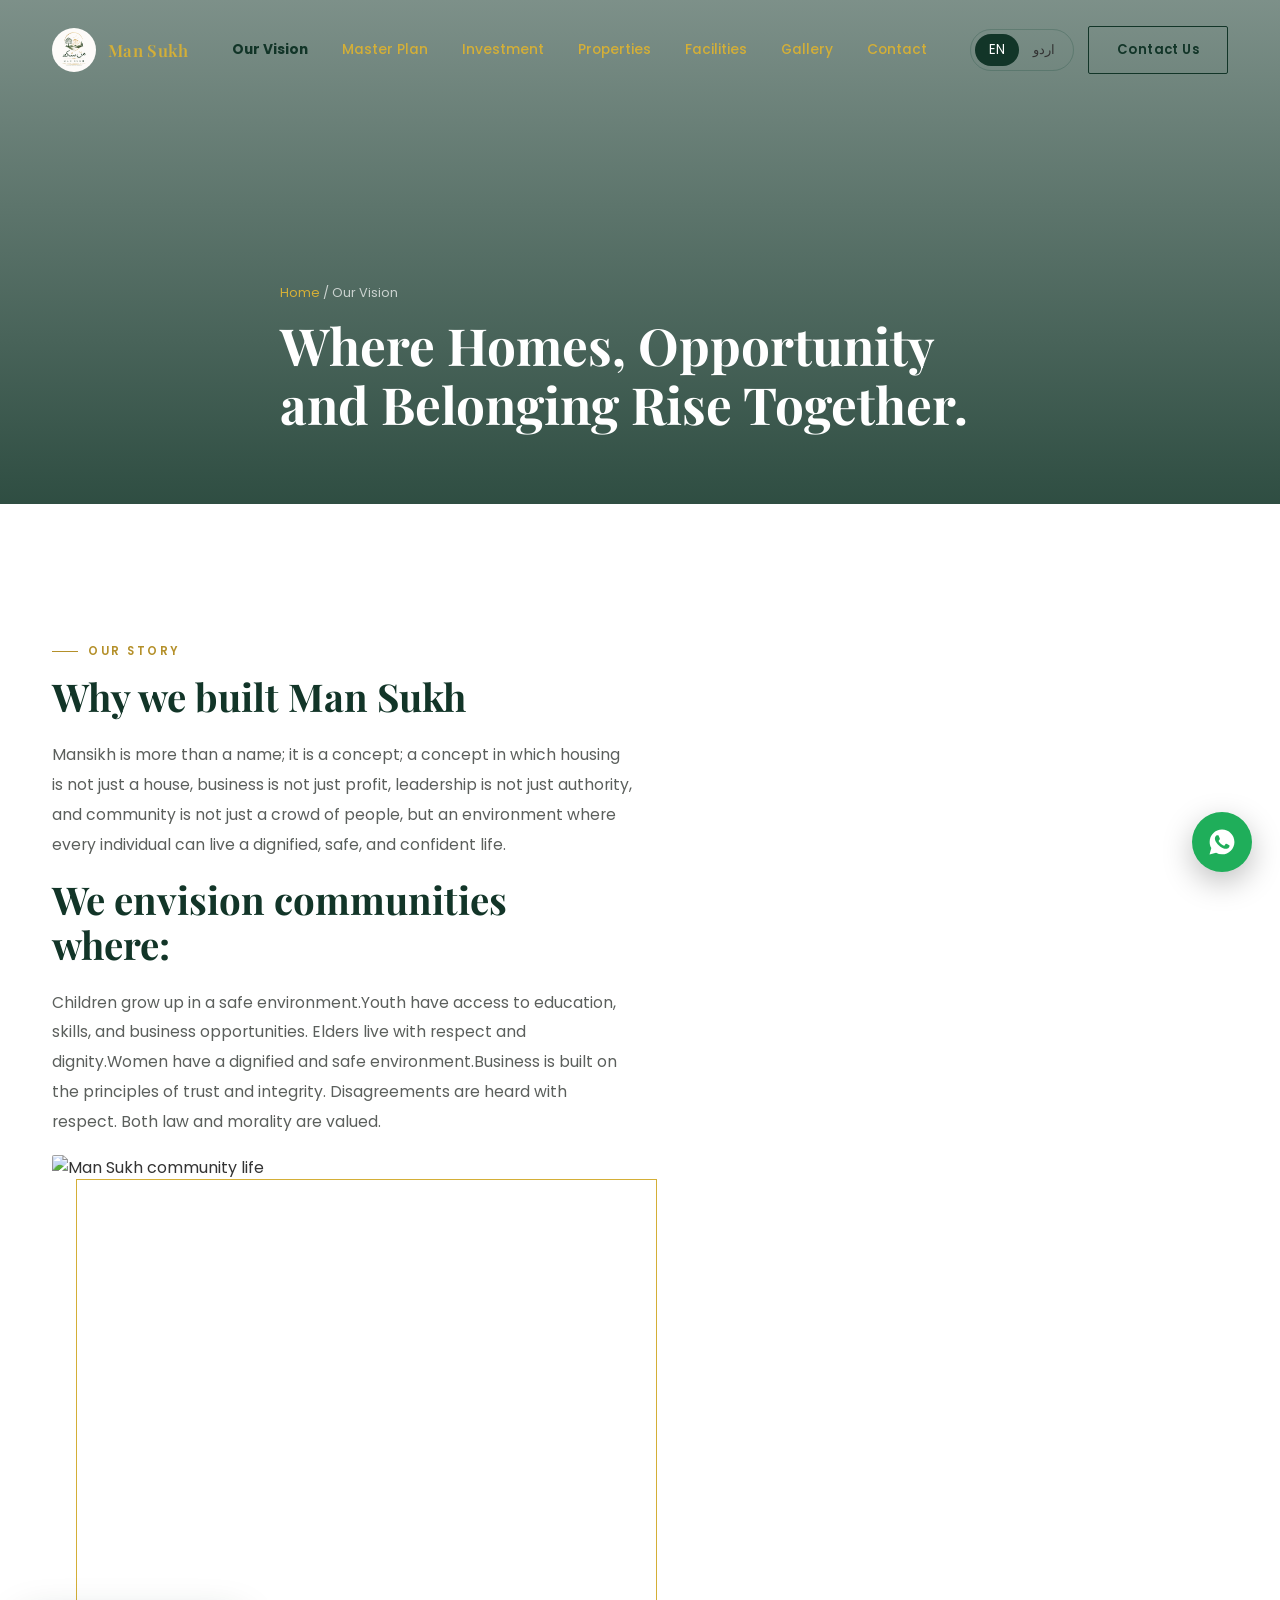
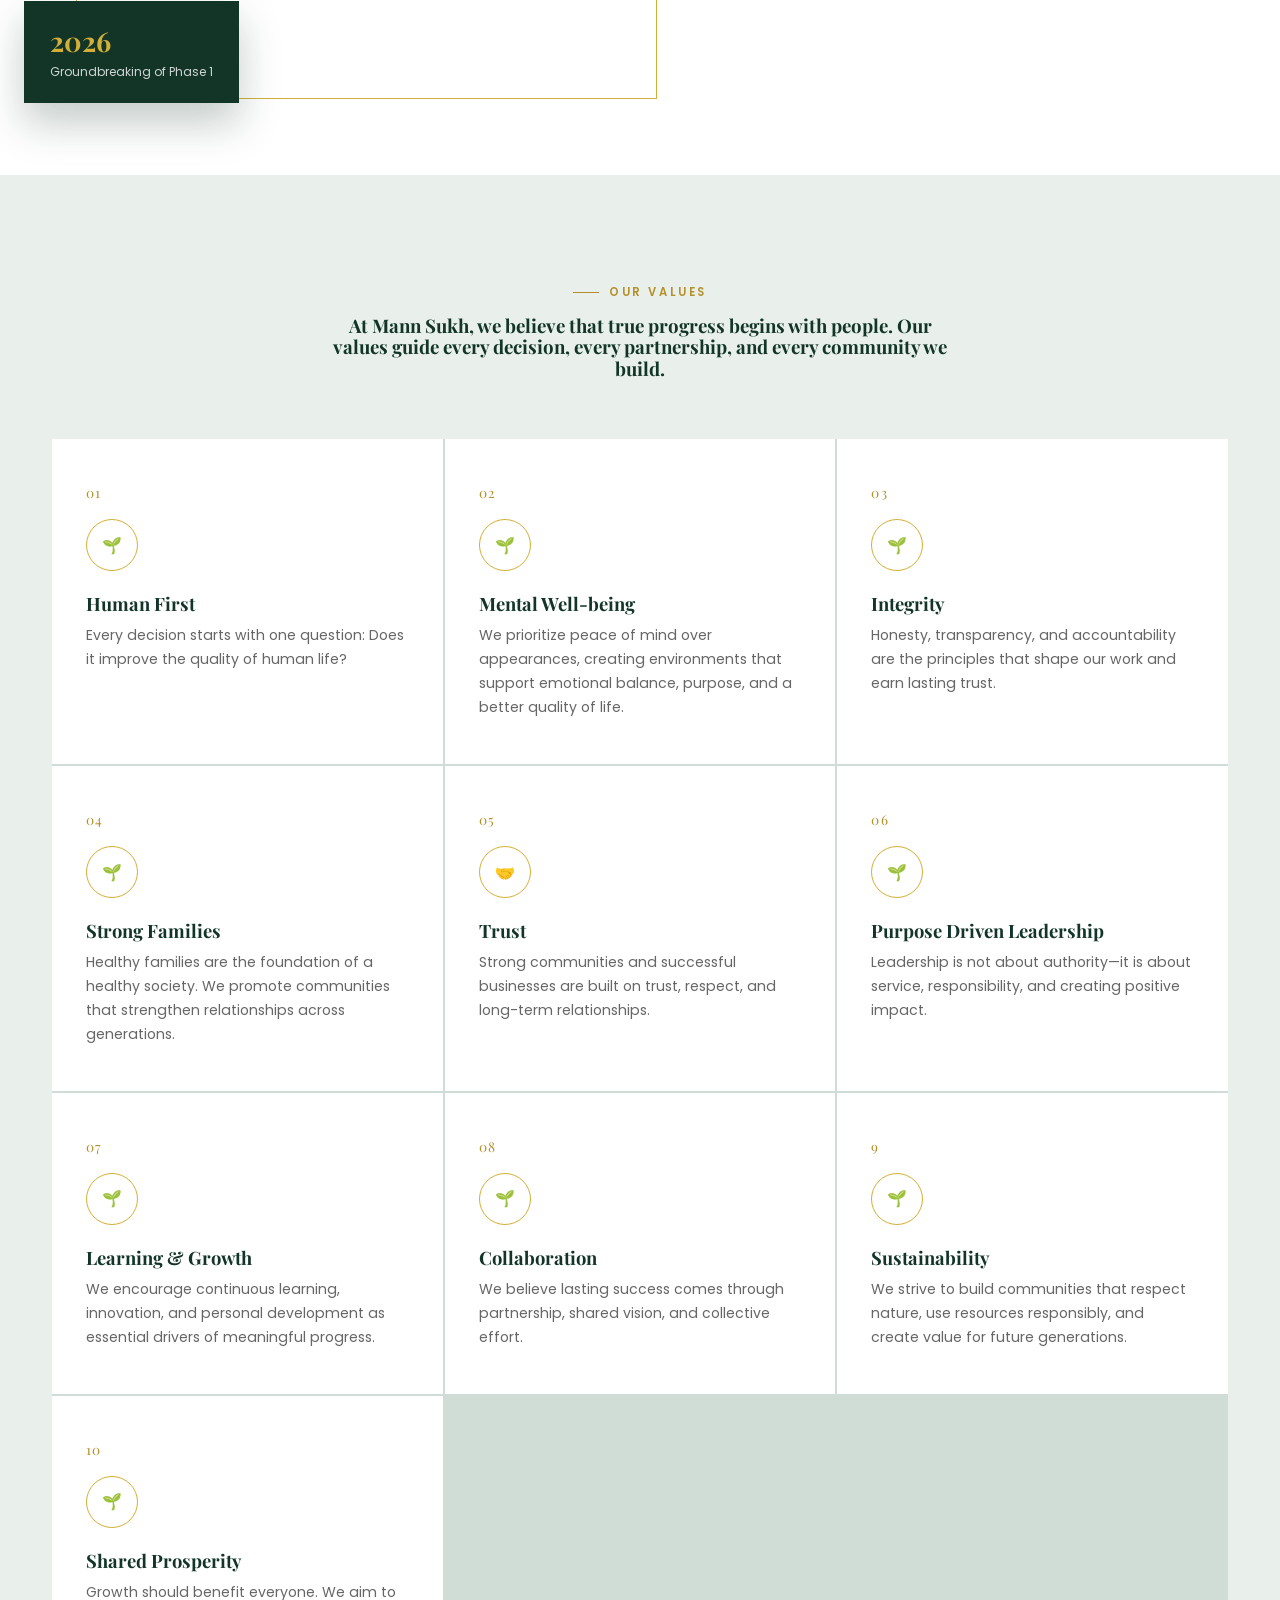
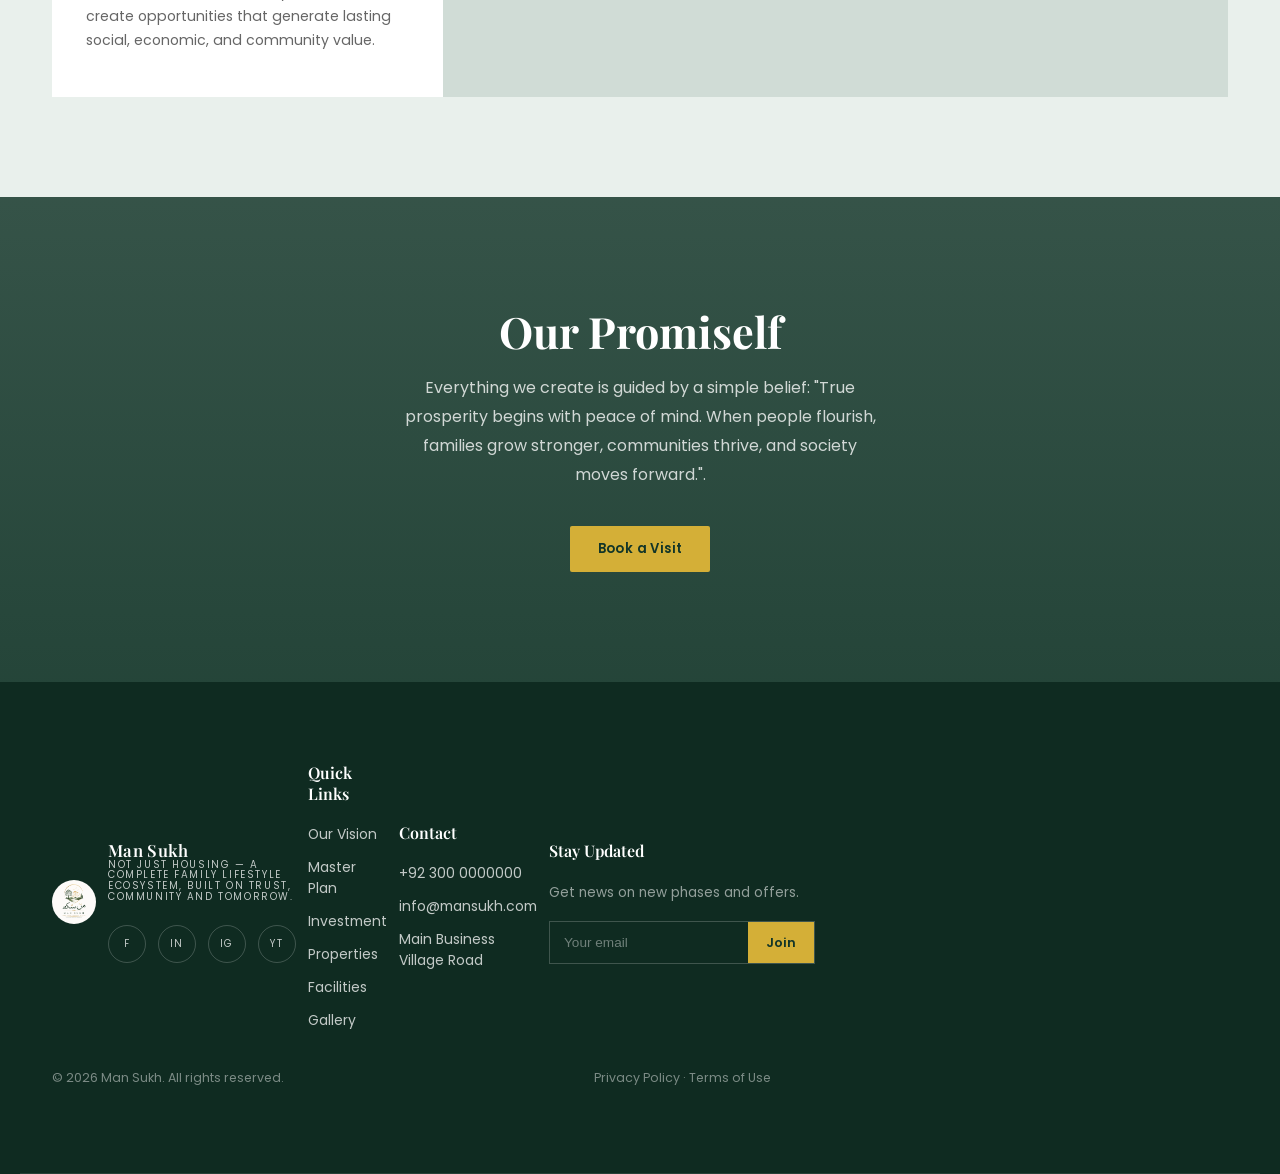
==== about.html @ d2c9a6d5 "Remove Master Plan link from about.html Removed the link to the Master Plan in the about section." ====
<!DOCTYPE html>
<html lang="en">
<head>
<meta charset="UTF-8">
<meta name="viewport" content="width=device-width, initial-scale=1.0">
<title>Our Vision — Man Sukh </title>
<link rel="preconnect" href="https://fonts.googleapis.com">
<link href="https://fonts.googleapis.com/css2?family=Playfair+Display:ital,wght@0,400;0,500;0,600;0,700;1,500&family=Poppins:wght@300;400;500;600;700&family=Noto+Nastaliq+Urdu:wght@400;600;700&display=swap" rel="stylesheet">
<link rel="stylesheet" href="assets/styles.css">
</head>
<body>
<header id="siteHeader">
  <div class="container nav-wrap">
    <a href="index.html" class="logo">
      <img src="assets/logo.png" alt="logo" style="width:44px;height:44px;border-radius:50%;object-fit:cover;">
      <div class="logo-text">
        <span class="en" data-en="Man Sukh" data-ur="من سکھ">Man Sukh</span>
       
      </div>
    </a>

    <nav class="main-nav">
      <a href="about.html" style="color:var(--green-deep);font-weight:700;" data-en="Our Vision" data-ur="ہمارا ویژن">Our Vision</a>
      <a href="master-plan.html" data-en="Master Plan" data-ur="ماسٹر پلان">Master Plan</a>
      <a href="investment.html" data-en="Investment" data-ur="سرمایہ کاری">Investment</a>
      <a href="properties.html" data-en="Properties" data-ur="پراپرٹیز">Properties</a>
      <a href="facilities.html" data-en="Facilities" data-ur="سہولیات">Facilities</a>
      <a href="gallery.html" data-en="Gallery" data-ur="گیلری">Gallery</a>
      <a href="contact.html" data-en="Contact" data-ur="رابطہ">Contact</a>
    </nav>

    <div class="header-actions">
      <div class="lang-toggle">
        <button class="active" data-lang="en" onclick="setLang('en')">EN</button>
        <button data-lang="ur" onclick="setLang('ur')">اردو</button>
      </div>
      <a href="contact.html" class="btn btn-outline-dark" data-en="Contact Us" data-ur="رابطہ کریں">Contact Us</a>
      <div class="burger" onclick="toggleMobileNav()"><span></span><span></span><span></span></div>
    </div>
  </div>
</header>

<div class="mobile-overlay" id="mOverlay" onclick="toggleMobileNav()"></div>
<div class="mobile-nav" id="mNav">
  <a href="about.html" onclick="toggleMobileNav()" data-en="Our Vision" data-ur="ہمارا ویژن">Our Vision</a>
  <a href="master-plan.html" onclick="toggleMobileNav()" data-en="Master Plan" data-ur="ماسٹر پلان">Master Plan</a>
  <a href="investment.html" onclick="toggleMobileNav()" data-en="Investment" data-ur="سرمایہ کاری">Investment</a>
  <a href="properties.html" onclick="toggleMobileNav()" data-en="Properties" data-ur="پراپرٹیز">Properties</a>
  <a href="facilities.html" onclick="toggleMobileNav()" data-en="Facilities" data-ur="سہولیات">Facilities</a>
  <a href="gallery.html" onclick="toggleMobileNav()" data-en="Gallery" data-ur="گیلری">Gallery</a>
  <a href="contact.html" onclick="toggleMobileNav()" data-en="Contact" data-ur="رابطہ">Contact</a>
</div>

<section class="page-banner" style="--banner-img:url('https://images.unsplash.com/photo-1600585154340-be6161a56a0c?auto=format&fit=crop&w=1600&q=80');">
  <div class="container">
    <div class="crumb"><a href="index.html">Home</a> / <span data-en="Our Vision" data-ur="ہمارا ویژن">Our Vision</span></div>
    <h1 data-en=" Where Homes, Opportunity and Belonging Rise Together." data-ur="جہاں گھر، مواقع اور اپنائیت کا احساس ایک ساتھ پروان چڑھتے ہیں۔۔"> Where Homes, Opportunity and Belonging Rise Together.
</h1>
  </div>
</section>

<section class="about">
  <div class="container about-grid">
    <div class="reveal">
      <div class="eyebrow" data-en="Our Story" data-ur="ہماری کہانی">Our Story</div>
      <h2 data-en="Why we built Man Sukh" data-ur="ہم نے من سکھ کیوں بنایا">Why we built Man Sukh</h2>
      <p data-en="Mansikh is more than a name; it is a concept; a concept in which housing is not just a house, business is not just profit, leadership is not just authority, and community is not just a crowd of people, but an environment where every individual can live a dignified, safe, and confident life." data-ur="'من سکھ ایک نام سے بڑھ کر ایک تصور ہے؛ ایسا تصور جس میں رہائش صرف مکان نہیں، کاروبار صرف منافع نہیں، قیادت صرف اختیار نہیں، اور کمیونٹی صرف لوگوں کا ہجوم نہیں، بلکہ ایک ایسا ماحول ہے جہاں ہر فرد باوقار، محفوظ اور بااعتماد زندگی گزار سکے۔">Mansikh is more than a name; it is a concept; a concept in which housing is not just a house, business is not just profit, leadership is not just authority, and community is not just a crowd of people, but an environment where every individual can live a dignified, safe, and confident life.</p>
      <h2 data-en="We envision communities where:" data-ur=":ہم ایسی کمیونٹیز کا تصور پیش کر رہیں ہیں جہاں">We envision communities where:</h2>
      <p data-en="Children grow up in a safe environment.Youth have access to education, skills, and business opportunities. Elders live with respect and dignity.Women have a dignified and safe environment.Business is built on the principles of trust and integrity. Disagreements are heard with respect. Both law and morality are valued." data-ur="بچے محفوظ ماحول میں پروان چڑھیں۔ نوجوانوں کو تعلیم، ہنر اور کاروبار کے مواقع ملیں۔  بزرگ عزت اور وقار کے ساتھ زندگی گزاریں۔
خواتین کو باوقار اور محفوظ ماحول میسر ہو۔  کاروبار اعتماد اور دیانت کے اصولوں پر قائم ہوں۔ اختلاف کو احترام کے ساتھ سنا جائے۔
 قانون اور اخلاق دونوں کو اہمیت دی جائے۔۔"> Children grow up in a safe environment.Youth have access to education, skills, and business opportunities. Elders live with respect and dignity.Women have a dignified and safe environment.Business is built on the principles of trust and integrity. Disagreements are heard with respect. Both law and morality are valued.</p>
     
    <div class="about-media reveal">
      <div class="frame"></div>
      <img src="https://images.unsplash.com/photo-1600566752355-35792bedcfea?auto=format&fit=crop&w=900&q=80" alt="Man Sukh community life">
      <div class="badge">
        <div class="num">2026</div>
        <div class="txt" data-en="Groundbreaking of Phase 1" data-ur="فیز ون کا آغاز">Groundbreaking of Phase 1</div>
      </div>
    </div>
  </div>
</section>

<section class="features">
  <div class="container">
    <div class="section-head center reveal">
      <div class="eyebrow" data-en="Our Values" data-ur="ہماری اقدار"> Our Values </div>
      <h3 data-en="At Mann Sukh, we believe that true progress begins with people. Our values guide every decision, every partnership, and every community we build." data-ur="من سکھ میں، ہم سمجھتے ہیں کہ حقیقی ترقی لوگوں سے شروع ہوتی ہے۔ ہماری اقدار ہر فیصلے، ہر شراکت داری، اور ہر اس کمیونٹی کی رہنمائی کرتی ہیں جو ہم بناتے ہیں۔">At Mann Sukh, we believe that true progress begins with people. Our values guide every decision, every partnership, and every community we build.</h3>
    </div>
    <div class="feat-grid">
      <div class="feat-card reveal">
        <div class="fnum">01</div><div class="ficon">🌱</div>
        <h3 data-en="Human First" data-ur="سب سے پہلے انسان">Human First</h3>
        <p data-en="Every decision starts with one question: Does it improve the quality of human life?" data-ur="ہر فیصلہ ایک سوال سے شروع ہوتا ہے: کیا اس سے انسانی زندگی کا معیار بہتر ہوتا ہے؟">Every decision starts with one question: Does it improve the quality of human life?</p>
      </div>
      <div class="feat-card reveal">
        <div class="fnum">02</div><div class="ficon">🌱</div>
        <h3 data-en="Mental Well-being" data-ur="ذہنی تندرستی">Mental Well-being</h3>
        <p data-en="We prioritize peace of mind over appearances, creating environments that support emotional balance, purpose, and a better quality of life." data-ur="ہم ظاہری شکلوں پر ذہنی سکون کو ترجیح دیتے ہیں، ایسے ماحول کی تخلیق کرتے ہیں جو جذباتی توازن، مقصد اور زندگی کے بہتر معیار کی حمایت کرتے ہیں۔">We prioritize peace of mind over appearances, creating environments that support emotional balance, purpose, and a better quality of life.</p>
      </div>
      <div class="feat-card reveal">
        <div class="fnum">03</div><div class="ficon">🌱</div>
        <h3 data-en="Integrity" data-ur="سالمیت">Integrity</h3>
        <p data-en="Honesty, transparency, and accountability are the principles that shape our work and earn lasting trust." data-ur="ایمانداری، شفافیت، اور جوابدہی وہ اصول ہیں جو ہمارے کام کو تشکیل دیتے ہیں اور دیرپا اعتماد حاصل کرتے ہیں۔">Honesty, transparency, and accountability are the principles that shape our work and earn lasting trust.</p>
      </div>
       <div class="feat-card reveal">
        <div class="fnum">04</div><div class="ficon">🌱</div>
        <h3 data-en="Strong Families" data-ur="مضبوط خاندان">Strong Families</h3>
        <p data-en="Healthy families are the foundation of a healthy society. We promote communities that strengthen relationships across generations." data-ur="صحت مند خاندان صحت مند معاشرے کی بنیاد ہیں۔ ہم ایسی کمیونٹیز کو فروغ دیتے ہیں جو نسل در نسل تعلقات کو مضبوط کرتی ہیں۔">Healthy families are the foundation of a healthy society. We promote communities that strengthen relationships across generations.</p>
      </div>
       <div class="feat-card reveal">
        <div class="fnum">05</div><div class="ficon">🤝</div>
        <h3 data-en="Trust" data-ur="اعتماد">Trust</h3>
        <p data-en="Strong communities and successful businesses are built on trust, respect, and long-term relationships." data-ur="مضبوط کمیونٹیز اور کامیاب کاروبار اعتماد، احترام اور طویل مدتی تعلقات پر استوار ہوتے ہیں۔">Strong communities and successful businesses are built on trust, respect, and long-term relationships.</p>
      </div>
       <div class="feat-card reveal">
        <div class="fnum">06</div><div class="ficon">🌱</div>
        <h3 data-en="Purpose Driven Leadership" data-ur="مقصد سے چلنے والی قیادت">Purpose Driven Leadership</h3>
        <p data-en="Leadership is not about authority—it is about service, responsibility, and creating positive impact." data-ur="قیادت اختیار کے بارے میں نہیں ہے - یہ خدمت، ذمہ داری، اور مثبت اثر پیدا کرنے کے بارے میں ہے۔">Leadership is not about authority—it is about service, responsibility, and creating positive impact.</p>
      </div>
        <div class="feat-card reveal">
        <div class="fnum">07</div><div class="ficon">🌱</div>
        <h3 data-en="Learning & Growth" data-ur="سیکھنے اور ترقی">Learning & Growth</h3>
        <p data-en="We encourage continuous learning, innovation, and personal development as essential drivers of meaningful progress." data-ur="ہم بامعنی ترقی کے ضروری محرک کے طور پر مسلسل سیکھنے، اختراع اور ذاتی ترقی کی حوصلہ افزائی کرتے ہیں۔۔">We encourage continuous learning, innovation, and personal development as essential drivers of meaningful progress.</p>
      </div>
        <div class="feat-card reveal">
        <div class="fnum">08</div><div class="ficon">🌱</div>
        <h3 data-en="Collaboration" data-ur="تعاون">Collaboration</h3>
        <p data-en="We believe lasting success comes through partnership, shared vision, and collective effort." data-ur="ہمیں یقین ہے کہ دیرپا کامیابی شراکت داری، مشترکہ وژن اور اجتماعی کوششوں سے حاصل ہوتی ہے۔۔">We believe lasting success comes through partnership, shared vision, and collective effort.</p>
      </div>
        <div class="feat-card reveal">
        <div class="fnum">9</div><div class="ficon">🌱</div>
        <h3 data-en="Sustainability" data-ur="پائیداری">Sustainability</h3>
        <p data-en="We strive to build communities that respect nature, use resources responsibly, and create value for future generations." data-ur="ہم ایسی کمیونٹیز بنانے کی کوشش کرتے ہیں جو فطرت کا احترام کریں، وسائل کو ذمہ داری سے استعمال کریں، اور آنے والی نسلوں کے لیے قدر پیدا کریں۔">We strive to build communities that respect nature, use resources responsibly, and create value for future generations.</p>
      </div>
       <div class="feat-card reveal">
        <div class="fnum">10</div><div class="ficon">🌱</div>
        <h3 data-en="Shared Prosperity" data-ur="مشترکہ خوشحالی">Shared Prosperity</h3>
        <p data-en="Growth should benefit everyone. We aim to create opportunities that generate lasting social, economic, and community value." data-ur="ترقی سے سب کو فائدہ ہونا چاہیے۔ ہمارا مقصد ایسے مواقع پیدا کرنا ہے جو دیرپا سماجی، اقتصادی، اور کمیونٹی قدر پیدا کریں۔">Growth should benefit everyone. We aim to create opportunities that generate lasting social, economic, and community value.</p>
      </div>
    </div>
  </div>
</section>

<section class="cta-band">
  <div class="container reveal">
    <h2 data-en="Our Promise" data-ur="ہمارا وعدہ">Our Promiself</h2>
    <p data-en="Everything we create is guided by a simple belief: True prosperity begins with peace of mind. When people flourish, families grow stronger, communities thrive, and society moves forward." data-ur="ہم جو کچھ بھی تخلیق کرتے ہیں اس کی رہنمائی ایک سادہ عقیدے سے ہوتی ہے:
"حقیقی خوشحالی ذہنی سکون سے شروع ہوتی ہے۔ جب لوگ پھلتے پھولتے ہیں، خاندان مضبوط ہوتے ہیں، کمیونٹیز ترقی کرتی ہیں، اور معاشرہ آگے بڑھتا ہے۔">Everything we create is guided by a simple belief:
"True prosperity begins with peace of mind. When people flourish, families grow stronger, communities thrive, and society moves forward.".</p>
    <div class="ctas">
      <a href="contact.html" class="btn btn-gold" data-en="Book a Visit" data-ur="وزٹ بک کریں">Book a Visit</a>
    </div>
  </div>
</section>
<footer>
  <div class="container foot-grid">
    <div class="foot-brand">
      <div class="logo">
        <img src="assets/logo.png" alt="logo" style="width:44px;height:44px;border-radius:50%;object-fit:cover;">
        <div class="logo-text"><span class="en" data-en="Man Sukh" data-ur="من سکھ">Man Sukh</span><span class="sub" style="color:var(--gold) </span></div>
      </div>
      <p data-en="Not just housing — a complete family lifestyle ecosystem, built on trust, community and tomorrow." data-ur="محض رہائش نہیں — اعتماد، برادری اور کل پر تعمیر ایک مکمل خاندانی طرزِ زندگی کا نظام۔">Not just housing — a complete family lifestyle ecosystem, built on trust, community and tomorrow.</p>
      <div class="foot-social">
        <a href="#">f</a><a href="#">in</a><a href="#">ig</a><a href="#">yt</a>
      </div>
    </div>
    <div class="foot-col">
      <h4 data-en="Quick Links" data-ur="فوری روابط">Quick Links</h4>
      <ul>
        <li><a href="about.html" data-en="Our Vision" data-ur="ہمارا ویژن">Our Vision</a></li>
        <li><a href="master-plan.html" data-en="Master Plan" data-ur="ماسٹر پلان">Master Plan</a></li>
        <li><a href="investment.html" data-en="Investment" data-ur="سرمایہ کاری">Investment</a></li>
        <li><a href="properties.html" data-en="Properties" data-ur="پراپرٹیز">Properties</a></li>
        <li><a href="facilities.html" data-en="Facilities" data-ur="سہولیات">Facilities</a></li>
        <li><a href="gallery.html" data-en="Gallery" data-ur="گیلری">Gallery</a></li>
      </ul>
    </div>
    <div class="foot-col">
      <h4 data-en="Contact" data-ur="رابطہ">Contact</h4>
      <ul>
        <li>+92 300 0000000</li>
        <li>info@mansukh.com</li>
        <li data-en="Main Business Village Road" data-ur="مین بزنس ولیج روڈ">Main Business Village Road</li>
      </ul>
    </div>
    <div class="foot-col">
      <h4 data-en="Stay Updated" data-ur="اپ ڈیٹ رہیں">Stay Updated</h4>
      <p style="font-size:.85rem;color:rgba(255,255,255,.55);" data-en="Get news on new phases and offers." data-ur="نئے مراحل اور آفرز کی خبریں حاصل کریں۔">Get news on new phases and offers.</p>
      <div class="newsletter">
        <input type="email" placeholder="Your email">
        <button data-en="Join" data-ur="شامل ہوں">Join</button>
      </div>
    </div>
  </div>
  <div class="container foot-bottom">
    <span>&copy; 2026 Man Sukh. All rights reserved.</span>
    <span data-en="Privacy Policy · Terms of Use" data-ur="پرائیویسی پالیسی · شرائط استعمال">Privacy Policy · Terms of Use</span>
  </div>
</footer>

<a class="wa-float" href="https://wa.me/923000000000" target="_blank" aria-label="WhatsApp">
  <svg width="30" height="30" viewBox="0 0 24 24" fill="white"><path d="M12.04 2C6.58 2 2.13 6.45 2.13 11.91c0 1.75.46 3.45 1.32 4.95L2 22l5.25-1.38a9.9 9.9 0 0 0 4.79 1.22h.01c5.46 0 9.91-4.45 9.91-9.91C21.96 6.45 17.51 2 12.04 2zm5.8 14.05c-.24.68-1.4 1.3-1.93 1.38-.5.08-1.13.11-1.82-.11-.42-.13-.96-.31-1.65-.6-2.9-1.25-4.8-4.17-4.94-4.36-.14-.19-1.18-1.57-1.18-3 0-1.42.75-2.12 1.02-2.41.27-.29.58-.36.78-.36.19 0 .39 0 .56.01.18.01.42-.07.65.5.24.58.82 2 .89 2.15.07.15.12.32.02.52-.1.19-.15.32-.29.49-.15.17-.31.38-.44.51-.15.15-.3.31-.13.6.17.29.76 1.25 1.63 2.02 1.12 1 2.06 1.31 2.35 1.46.29.15.46.13.63-.08.17-.2.72-.84.91-1.13.19-.29.38-.24.63-.15.26.1 1.64.77 1.92.91.28.14.47.21.53.33.07.12.07.68-.17 1.36z"/></svg>
</a>

<div class="lightbox" id="lightbox" onclick="closeLightbox()">
  <span class="lightbox-close">&times;</span>
  <img id="lightboxImg" src="" alt="">
</div>

<script src="assets/script.js"></script>
</body>
</html>
---- assets/styles.css ----
:root{
    --green: #1B4D3E;
    --green-deep: #123528;
    --green-tint: #E9F0EC;
    --gold: #D4AF37;
    --gold-deep: #B4902A;
    --white: #FFFFFF;
    --gray: #F5F5F5;
    --charcoal: #333333;
    --font-head: 'Playfair Display', serif;
    --font-body: 'Poppins', sans-serif;
    --font-urdu: 'Noto Nastaliq Urdu', serif;
    --ease: cubic-bezier(.22,.61,.36,1);
  }

  *{margin:0;padding:0;box-sizing:border-box;}
  html{scroll-behavior:smooth;}
  body{
    font-family: var(--font-body);
    color: var(--charcoal);
    background: var(--white);
    overflow-x:hidden;
    -webkit-font-smoothing:antialiased;
  }
  img{max-width:100%;display:block;}
  a{text-decoration:none;color:inherit;}
  ul{list-style:none;}
  button{font-family:inherit;cursor:pointer;border:none;background:none;}
  .container{max-width:1240px;margin:0 auto;padding:0 32px;}
  section{position:relative;}
  h1,h2,h3{font-family:var(--font-head);line-height:1.15;color:var(--green-deep);}
  .eyebrow{
    font-size:.72rem;letter-spacing:.22em;text-transform:uppercase;
    color:var(--gold-deep);font-weight:600;display:inline-flex;align-items:center;gap:10px;margin-bottom:14px;
  }
  .eyebrow::before{content:"";width:26px;height:1px;background:var(--gold-deep);display:inline-block;}
  .urdu{font-family:var(--font-urdu);direction:rtl;}

  /* reveal on scroll */
  .reveal{opacity:0;transform:translateY(28px);transition:opacity .9s var(--ease), transform .9s var(--ease);}
  .reveal.in{opacity:1;transform:translateY(0);}

  @media (prefers-reduced-motion: reduce){
    .reveal{opacity:1;transform:none;transition:none;}
    html{scroll-behavior:auto;}
  }

  /* ---------- HEADER ---------- */
  header{
    position:fixed;top:0;left:0;right:0;z-index:1000;
    background:rgba(255,255,255,0.0);
    transition:background .4s var(--ease), box-shadow .4s var(--ease), padding .4s var(--ease);
    padding:26px 0;
  }
  header.scrolled{
    background:rgba(255,255,255,0.96);
    backdrop-filter:blur(10px);
    box-shadow:0 4px 30px rgba(27,77,62,0.08);
    padding:14px 0;
  }
  .nav-wrap{display:flex;align-items:center;justify-content:space-between;gap:24px;}
  .logo{display:flex;align-items:center;gap:12px;flex-shrink:0;}
  .logo-mark{
    width:44px;height:44px;border-radius:50%;
    background:linear-gradient(135deg,var(--green),var(--green-deep));
    display:flex;align-items:center;justify-content:center;
    color:var(--gold);font-family:var(--font-urdu);font-size:1.3rem;font-weight:700;
    border:1px solid rgba(212,175,55,0.5);
  }
  .logo-text{display:flex;flex-direction:column;line-height:1.1;}
  .logo-text .en{font-family:var(--font-head);font-weight:600;color:var(--gold);font-size:1.05rem;letter-spacing:.02em;}
  .logo-text .sub{font-size:.62rem;letter-spacing:.16em;text-transform:uppercase;color:var(--gold-deep);}
  header.scrolled .logo-mark{width:38px;height:38px;font-size:1.1rem;}

  nav.main-nav{display:flex;gap:34px;}
  nav.main-nav a{
    font-size:.86rem;font-weight:500;color:var(--gold);position:relative;padding:6px 0;
    transition:color .3s;
  }
  nav.main-nav a::after{
    content:"";position:absolute;bottom:0;left:0;width:0%;height:1.5px;background:var(--white);
    transition:width .35s var(--ease);
  }
  nav.main-nav a:hover{color:var(--green-deep);}
  nav.main-nav a:hover::after{width:100%;}

  .header-actions{display:flex;align-items:center;gap:14px;}
  .lang-toggle{
    display:flex;align-items:center;border:1px solid rgba(27,77,62,0.25);border-radius:30px;padding:4px;font-size:.72rem;font-weight:600;
  }
  .lang-toggle button{padding:6px 14px;border-radius:20px;color:var(--charcoal);transition:all .3s;}
  .lang-toggle button.active{background:var(--green-deep);color:var(--white);}
  .btn{
    display:inline-flex;align-items:center;justify-content:center;gap:8px;
    padding:13px 28px;border-radius:2px;font-size:.82rem;font-weight:600;letter-spacing:.03em;
    transition:all .35s var(--ease);white-space:nowrap;
  }
  .btn-gold{background:var(--gold);color:var(--green-deep);}
  .btn-gold:hover{background:var(--gold-deep);color:var(--white);transform:translateY(-2px);}
  .btn-outline{border:1px solid var(--white);color:var(--white);}
  .btn-outline:hover{background:var(--white);color:var(--green-deep);}
  .btn-outline-dark{border:1px solid var(--green-deep);color:var(--green-deep);}
  .btn-outline-dark:hover{background:var(--green-deep);color:var(--white);}

  .burger{display:none;flex-direction:column;gap:5px;width:26px;}
  .burger span{height:2px;width:100%;background:var(--green-deep);}

  /* ---------- HERO ---------- */
  .hero{
    min-height:100vh;display:flex;align-items:center;position:relative;
    background:
      linear-gradient(180deg, rgba(18,53,40,.55) 0%, rgba(18,53,40,.72) 60%, rgba(18,53,40,.92) 100%),
      url('https://images.unsplash.com/photo-1600596542815-ffad4c1539a9?auto=format&fit=crop&w=1920&q=80') center/cover no-repeat;
    padding-top:120px;padding-bottom:90px;
  }
  .hero-inner{max-width:760px;}
  .hero .eyebrow{color:var(--gold);}
  .hero .eyebrow::before{background:var(--gold);}
  .hero h1{
    font-size:clamp(2.3rem,5vw,3.8rem);color:var(--white);font-weight:600;margin-bottom:22px;
  }
  .hero h1 em{font-style:italic;color:var(--gold);}
  .hero p.lead{color:rgba(255,255,255,.86);font-size:1.05rem;max-width:560px;margin-bottom:38px;line-height:1.75;}
  .hero-ctas{display:flex;gap:18px;flex-wrap:wrap;}
  .hero-stats{
    position:absolute;bottom:0;left:0;right:0;
    background:rgba(255,255,255,0.06);border-top:1px solid rgba(255,255,255,0.18);
    backdrop-filter:blur(6px);
  }
  .hero-stats .container{display:grid;grid-template-columns:repeat(4,1fr);}
  .hstat{padding:22px 20px;text-align:center;border-right:1px solid rgba(255,255,255,0.15);}
  .hstat:last-child{border-right:none;}
  .hstat .num{font-family:var(--font-head);color:var(--gold);font-size:1.5rem;font-weight:700;}
  .hstat .label{color:rgba(255,255,255,.75);font-size:.72rem;letter-spacing:.08em;text-transform:uppercase;margin-top:4px;}

  .scroll-cue{
    position:absolute;right:40px;bottom:110px;writing-mode:vertical-rl;color:rgba(255,255,255,.6);
    font-size:.72rem;letter-spacing:.2em;display:flex;align-items:center;gap:10px;text-transform:uppercase;
  }
  .scroll-cue::after{content:"";width:1px;height:50px;background:rgba(255,255,255,.5);display:block;}

  /* ---------- ABOUT ---------- */
  .about{padding:130px 0 100px;background:var(--white);}
  .about-grid{display:grid;grid-template-columns:1.05fr .95fr;gap:70px;align-items:center;}
  .about h2{font-size:clamp(1.8rem,3vw,2.6rem);margin-bottom:22px;}
  .about p{color:#5b5f5c;line-height:1.9;margin-bottom:18px;font-size:.98rem;}
  .about .urdu-block{
    font-family:var(--font-urdu);direction:rtl;text-align:right;color:var(--green-deep);
    font-size:1.25rem;line-height:2.3;border-right:3px solid var(--gold);padding-right:20px;margin:26px 0 26px;
  }
  .about-media{position:relative;}
  .about-media img{border-radius:2px;width:100%;height:520px;object-fit:cover;}
  .about-media .frame{
    position:absolute;top:24px;right:-24px;bottom:-24px;left:24px;
    border:1px solid var(--gold);z-index:-1;
  }
  .about-media .badge{
    position:absolute;bottom:-28px;left:-28px;background:var(--green-deep);color:var(--white);
    padding:22px 26px;max-width:220px;box-shadow:0 20px 40px rgba(18,53,40,0.25);
  }
  .about-media .badge .num{font-family:var(--font-head);color:var(--gold);font-size:1.7rem;font-weight:700;}
  .about-media .badge .txt{font-size:.75rem;color:rgba(255,255,255,.8);margin-top:4px;line-height:1.5;}

  /* ---------- FEATURES ---------- */
  .features{padding:100px 0;background:var(--green-tint);}
  .section-head{max-width:620px;margin-bottom:60px;}
  .section-head.center{margin-left:auto;margin-right:auto;text-align:center;}
  .section-head h2{font-size:clamp(1.8rem,3vw,2.5rem);}
  .section-head p{color:#5b5f5c;margin-top:16px;line-height:1.8;}

  .feat-grid{display:grid;grid-template-columns:repeat(3,1fr);gap:2px;background:rgba(27,77,62,0.12);}
  .feat-card{
    background:var(--white);padding:44px 34px;transition:background .4s,transform .4s;position:relative;
  }
  .feat-card:hover{background:var(--green-deep);transform:translateY(-4px);}
  .feat-card:hover h3, .feat-card:hover .fnum{color:var(--gold);}
  .feat-card:hover p{color:rgba(255,255,255,.78);}
  .feat-card .fnum{font-family:var(--font-head);font-size:.85rem;color:var(--gold-deep);letter-spacing:.1em;}
  .feat-card .ficon{
    width:52px;height:52px;border-radius:50%;border:1px solid var(--gold);
    display:flex;align-items:center;justify-content:center;margin:18px 0 22px;color:var(--green-deep);
    transition:all .4s;
  }
  .feat-card:hover .ficon{background:var(--gold);color:var(--green-deep);}
  .feat-card h3{font-size:1.15rem;margin-bottom:10px;transition:color .4s;}
  .feat-card p{font-size:.88rem;color:#666;line-height:1.7;transition:color .4s;}

  /* ---------- STATS ---------- */
  .stats{padding:0;background:var(--green-deep);}
  .stats-grid{display:grid;grid-template-columns:repeat(4,1fr);}
  .stat-box{
    padding:56px 30px;text-align:center;border-right:1px solid rgba(255,255,255,0.12);color:var(--white);
  }
  .stat-box:last-child{border-right:none;}
  .stat-box .snum{font-family:var(--font-head);font-size:2.2rem;color:var(--gold);font-weight:700;}
  .stat-box .slabel{font-size:.78rem;letter-spacing:.06em;color:rgba(255,255,255,.7);margin-top:10px;text-transform:uppercase;}

  /* ---------- GALLERY ---------- */
  .gallery{padding:110px 0;background:var(--white);}
  .gal-track{display:flex;gap:20px;overflow-x:auto;scroll-snap-type:x mandatory;padding-bottom:24px;}
  .gal-track::-webkit-scrollbar{height:6px;}
  .gal-track::-webkit-scrollbar-thumb{background:var(--gold);border-radius:10px;}
  .gal-item{
    flex:0 0 340px;height:420px;scroll-snap-align:start;position:relative;overflow:hidden;cursor:pointer;
  }
  .gal-item img{width:100%;height:100%;object-fit:cover;transition:transform .6s var(--ease);}
  .gal-item:hover img{transform:scale(1.08);}
  .gal-item .gcap{
    position:absolute;left:0;right:0;bottom:0;padding:20px;
    background:linear-gradient(0deg, rgba(18,53,40,0.85), transparent);color:var(--white);
  }
  .gal-item .gcap .glabel{font-size:.68rem;letter-spacing:.14em;text-transform:uppercase;color:var(--gold);}
  .gal-item .gcap h4{font-family:var(--font-head);font-size:1.05rem;font-weight:600;margin-top:4px;}
  .gal-nav{display:flex;justify-content:flex-end;gap:12px;margin-top:6px;}
  .gal-nav button{
    width:44px;height:44px;border:1px solid var(--green-deep);border-radius:50%;
    display:flex;align-items:center;justify-content:center;color:var(--green-deep);transition:all .3s;
  }
  .gal-nav button:hover{background:var(--green-deep);color:var(--white);}

  /* lightbox */
  .lightbox{
    position:fixed;inset:0;background:rgba(18,53,40,0.95);z-index:2000;display:none;
    align-items:center;justify-content:center;padding:40px;
  }
  .lightbox.open{display:flex;}
  .lightbox img{max-width:90vw;max-height:82vh;object-fit:contain;box-shadow:0 30px 80px rgba(0,0,0,.5);}
  .lightbox-close{position:absolute;top:30px;right:40px;color:var(--white);font-size:2rem;font-weight:300;}

  /* ---------- CTA BAND ---------- */
  .cta-band{
    padding:110px 0;text-align:center;position:relative;
    background:
      linear-gradient(180deg, rgba(18,53,40,.85), rgba(18,53,40,.92)),
      url('https://images.unsplash.com/photo-1600585154340-be6161a56a0c?auto=format&fit=crop&w=1600&q=80') center/cover;
  }
  .cta-band h2{color:var(--white);font-size:clamp(1.8rem,3.4vw,2.7rem);max-width:640px;margin:0 auto 18px;}
  .cta-band p{color:rgba(255,255,255,.78);max-width:480px;margin:0 auto 36px;line-height:1.8;}
  .cta-band .ctas{display:flex;justify-content:center;gap:18px;flex-wrap:wrap;}

  /* ---------- FOOTER ---------- */
  footer{background:#0F2B21;color:rgba(255,255,255,.75);padding:80px 0 0;}
  .foot-grid{display:grid;grid-template-columns:1.4fr 1fr 1fr 1.3fr;gap:50px;padding-bottom:60px;border-bottom:1px solid rgba(255,255,255,0.1);}
  .foot-brand .logo-text .en{color:var(--white);}
  .foot-brand p{margin-top:18px;font-size:.87rem;line-height:1.8;color:rgba(255,255,255,.6);max-width:280px;}
  .foot-col h4{font-family:var(--font-head);color:var(--white);font-size:1rem;margin-bottom:20px;font-weight:600;}
  .foot-col li{margin-bottom:12px;font-size:.87rem;}
  .foot-col a:hover{color:var(--gold);}
  .foot-social{display:flex;gap:12px;margin-top:22px;}
  .foot-social a{
    width:38px;height:38px;border:1px solid rgba(255,255,255,0.2);border-radius:50%;
    display:flex;align-items:center;justify-content:center;transition:all .3s;
  }
  .foot-social a:hover{background:var(--gold);border-color:var(--gold);color:var(--green-deep);}
  .newsletter{display:flex;margin-top:16px;border:1px solid rgba(255,255,255,0.2);}
  .newsletter input{flex:1;background:transparent;border:none;padding:13px 14px;color:var(--white);font-size:.85rem;}
  .newsletter input::placeholder{color:rgba(255,255,255,.4);}
  .newsletter button{background:var(--gold);color:var(--green-deep);padding:0 18px;font-weight:600;font-size:.8rem;}
  .foot-bottom{
    display:flex;justify-content:space-between;padding:26px 0;font-size:.78rem;color:rgba(255,255,255,.45);flex-wrap:wrap;gap:10px;
  }

  /* ---------- WHATSAPP FLOAT ---------- */
  .wa-float{
    position:fixed;bottom:28px;right:28px;z-index:1500;
    width:60px;height:60px;border-radius:50%;background:#1FAE5A;
    display:flex;align-items:center;justify-content:center;box-shadow:0 10px 30px rgba(0,0,0,.25);
    animation:pulse 2.4s infinite;
  }
  @keyframes pulse{
    0%{box-shadow:0 0 0 0 rgba(31,174,90,.5);}
    70%{box-shadow:0 0 0 16px rgba(31,174,90,0);}
    100%{box-shadow:0 0 0 0 rgba(31,174,90,0);}
  }

  /* ---------- RESPONSIVE ---------- */
  @media (max-width:1024px){
    .about-grid{grid-template-columns:1fr;}
    .about-media{order:-1;}
    .feat-grid{grid-template-columns:repeat(2,1fr);}
    .stats-grid{grid-template-columns:repeat(2,1fr);}
    .stat-box:nth-child(2){border-right:none;}
    .stat-box{border-bottom:1px solid rgba(255,255,255,0.12);}
    .foot-grid{grid-template-columns:1fr 1fr;}
  }
  @media (max-width:820px){
    nav.main-nav{display:none;}
    .burger{display:flex;}
    .header-actions .btn-gold-label{display:none;}
    .hero-stats .container{grid-template-columns:repeat(2,1fr);}
    .hstat:nth-child(2){border-right:none;}
    .hstat{border-bottom:1px solid rgba(255,255,255,0.15);}
  }
  @media (max-width:640px){
    .container{padding:0 20px;}
    .hero{padding-top:110px;}
    .feat-grid{grid-template-columns:1fr;}
    .about-media img{height:360px;}
    .foot-grid{grid-template-columns:1fr;gap:36px;}
    .scroll-cue{display:none;}
    .gal-item{flex:0 0 82vw;height:340px;}
    .stats-grid{grid-template-columns:1fr;}
    .stat-box{border-right:none !important;}
  }

  /* Mobile nav drawer */
  .mobile-nav{
    position:fixed;top:0;right:-100%;width:78%;max-width:320px;height:100vh;background:var(--white);z-index:1200;
    box-shadow:-10px 0 40px rgba(0,0,0,.15);transition:right .45s var(--ease);padding:100px 34px 40px;
  }
  .mobile-nav.open{right:0;}
  .mobile-nav a{display:block;padding:16px 0;border-bottom:1px solid var(--gray);font-weight:500;color:var(--green-deep);}
  .mobile-overlay{position:fixed;inset:0;background:rgba(18,53,40,.4);z-index:1100;display:none;}
  .mobile-overlay.open{display:block;}

/* ---------- INNER PAGE BANNER ---------- */
.page-banner{
  min-height:56vh;display:flex;align-items:flex-end;position:relative;padding:160px 0 70px;
  background:
    linear-gradient(180deg, rgba(18,53,40,.55) 0%, rgba(18,53,40,.88) 100%),
    var(--banner-img) center/cover no-repeat;
}
.page-banner .crumb{color:rgba(255,255,255,.7);font-size:.8rem;margin-bottom:14px;}
.page-banner .crumb a{color:var(--gold);}
.page-banner h1{color:var(--white);font-size:clamp(2rem,4.4vw,3.2rem);max-width:720px;}
.page-banner p{color:rgba(255,255,255,.8);max-width:560px;margin-top:16px;line-height:1.8;}

/* ---------- TIMELINE (Master Plan) ---------- */
.timeline{padding:110px 0;background:var(--white);}
.tl-row{display:grid;grid-template-columns:120px 1fr;gap:30px;position:relative;padding-bottom:60px;}
.tl-row:last-child{padding-bottom:0;}
.tl-row::before{
  content:"";position:absolute;left:59px;top:14px;bottom:-46px;width:1px;background:rgba(27,77,62,0.18);
}
.tl-row:last-child::before{display:none;}
.tl-marker{
  width:120px;display:flex;flex-direction:column;align-items:center;
}
.tl-marker .dot{
  width:18px;height:18px;border-radius:50%;background:var(--gold);border:4px solid var(--green-tint);z-index:2;
}
.tl-marker .yr{font-family:var(--font-head);font-weight:700;color:var(--green-deep);margin-top:10px;font-size:1.1rem;}
.tl-content{background:var(--green-tint);padding:32px 36px;border-left:3px solid var(--gold);}
.tl-content .status{
  display:inline-block;font-size:.68rem;letter-spacing:.1em;text-transform:uppercase;font-weight:600;
  padding:4px 12px;border-radius:20px;margin-bottom:12px;
}
.tl-content .status.done{background:#1B4D3E;color:#fff;}
.tl-content .status.progress{background:var(--gold);color:var(--green-deep);}
.tl-content .status.upcoming{background:#e2e2e2;color:#555;}
.tl-content h3{font-size:1.3rem;margin-bottom:10px;}
.tl-content p{color:#5b5f5c;line-height:1.8;font-size:.92rem;}

/* ---------- PROPERTY / PLOT CARDS ---------- */
.prop-filters{display:flex;gap:12px;flex-wrap:wrap;margin-bottom:50px;}
.prop-filters button{
  padding:10px 22px;border:1px solid var(--green-deep);border-radius:30px;font-size:.8rem;font-weight:600;color:var(--green-deep);transition:all .3s;
}
.prop-filters button.active, .prop-filters button:hover{background:var(--green-deep);color:#fff;}
.prop-grid{display:grid;grid-template-columns:repeat(3,1fr);gap:34px;}
.prop-card{border:1px solid #e7e7e7;transition:box-shadow .4s, transform .4s;}
.prop-card:hover{box-shadow:0 24px 50px rgba(18,53,40,0.12);transform:translateY(-6px);}
.prop-card .pimg{height:220px;overflow:hidden;position:relative;}
.prop-card .pimg img{width:100%;height:100%;object-fit:cover;transition:transform .6s;}
.prop-card:hover .pimg img{transform:scale(1.08);}
.prop-card .ptag{
  position:absolute;top:16px;left:16px;background:var(--gold);color:var(--green-deep);
  font-size:.68rem;font-weight:700;letter-spacing:.06em;text-transform:uppercase;padding:6px 12px;
}
.prop-card .pbody{padding:26px;}
.prop-card h3{font-size:1.15rem;margin-bottom:6px;}
.prop-card .ploc{font-size:.8rem;color:#888;margin-bottom:16px;}
.prop-card .pspecs{display:flex;gap:16px;font-size:.78rem;color:#666;border-top:1px solid #eee;padding-top:16px;margin-top:16px;}
.prop-card .pprice{color:var(--gold-deep);font-weight:700;font-family:var(--font-head);font-size:1.15rem;margin-top:14px;}

/* ---------- FACILITY DETAIL ROWS ---------- */
.facility-row{display:grid;grid-template-columns:1fr 1fr;gap:70px;align-items:center;padding:90px 0;}
.facility-row:nth-child(even) .fac-media{order:2;}
.facility-row img{width:100%;height:440px;object-fit:cover;}
.fac-list{margin-top:20px;display:grid;gap:12px;}
.fac-list li{display:flex;gap:12px;font-size:.9rem;color:#555;align-items:flex-start;}
.fac-list li::before{content:"✓";color:var(--gold-deep);font-weight:700;}

/* ---------- FULL GALLERY GRID ---------- */
.full-gallery{padding:100px 0;}
.gal-masonry{columns:3 240px;column-gap:18px;}
.gal-masonry .gitem{break-inside:avoid;margin-bottom:18px;position:relative;cursor:pointer;overflow:hidden;}
.gal-masonry .gitem img{width:100%;display:block;transition:transform .6s;}
.gal-masonry .gitem:hover img{transform:scale(1.06);}
.gal-tabs{display:flex;gap:10px;flex-wrap:wrap;margin-bottom:40px;}
.gal-tabs button{padding:9px 20px;border:1px solid var(--green-deep);border-radius:30px;font-size:.78rem;font-weight:600;color:var(--green-deep);}
.gal-tabs button.active{background:var(--green-deep);color:#fff;}

/* ---------- CONTACT PAGE ---------- */
.contact-grid{display:grid;grid-template-columns:1fr 1fr;gap:0;}
.contact-info{background:var(--green-deep);color:#fff;padding:80px 60px;}
.contact-info h2{color:#fff;margin-bottom:20px;}
.contact-info p{color:rgba(255,255,255,.75);line-height:1.8;margin-bottom:40px;}
.cinfo-item{display:flex;gap:16px;margin-bottom:26px;align-items:flex-start;}
.cinfo-item .icn{width:42px;height:42px;border:1px solid var(--gold);border-radius:50%;display:flex;align-items:center;justify-content:center;flex-shrink:0;color:var(--gold);}
.cinfo-item h4{font-family:var(--font-head);font-size:1rem;margin-bottom:4px;color:#fff;}
.cinfo-item p{color:rgba(255,255,255,.65);margin:0;font-size:.85rem;}
.contact-form-wrap{padding:80px 60px;background:var(--gray);}
.map-embed{height:380px;width:100%;background:#ddd;}

@media (max-width:900px){
  .facility-row{grid-template-columns:1fr;}
  .facility-row:nth-child(even) .fac-media{order:0;}
  .prop-grid{grid-template-columns:repeat(2,1fr);}
  .contact-grid{grid-template-columns:1fr;}
  .contact-info, .contact-form-wrap{padding:60px 28px;}
}
@media (max-width:640px){
  .prop-grid{grid-template-columns:1fr;}
  .tl-row{grid-template-columns:70px 1fr;}
  .tl-marker{width:70px;}
  .tl-row::before{left:34px;}
  .gal-masonry{columns:2 160px;}
}
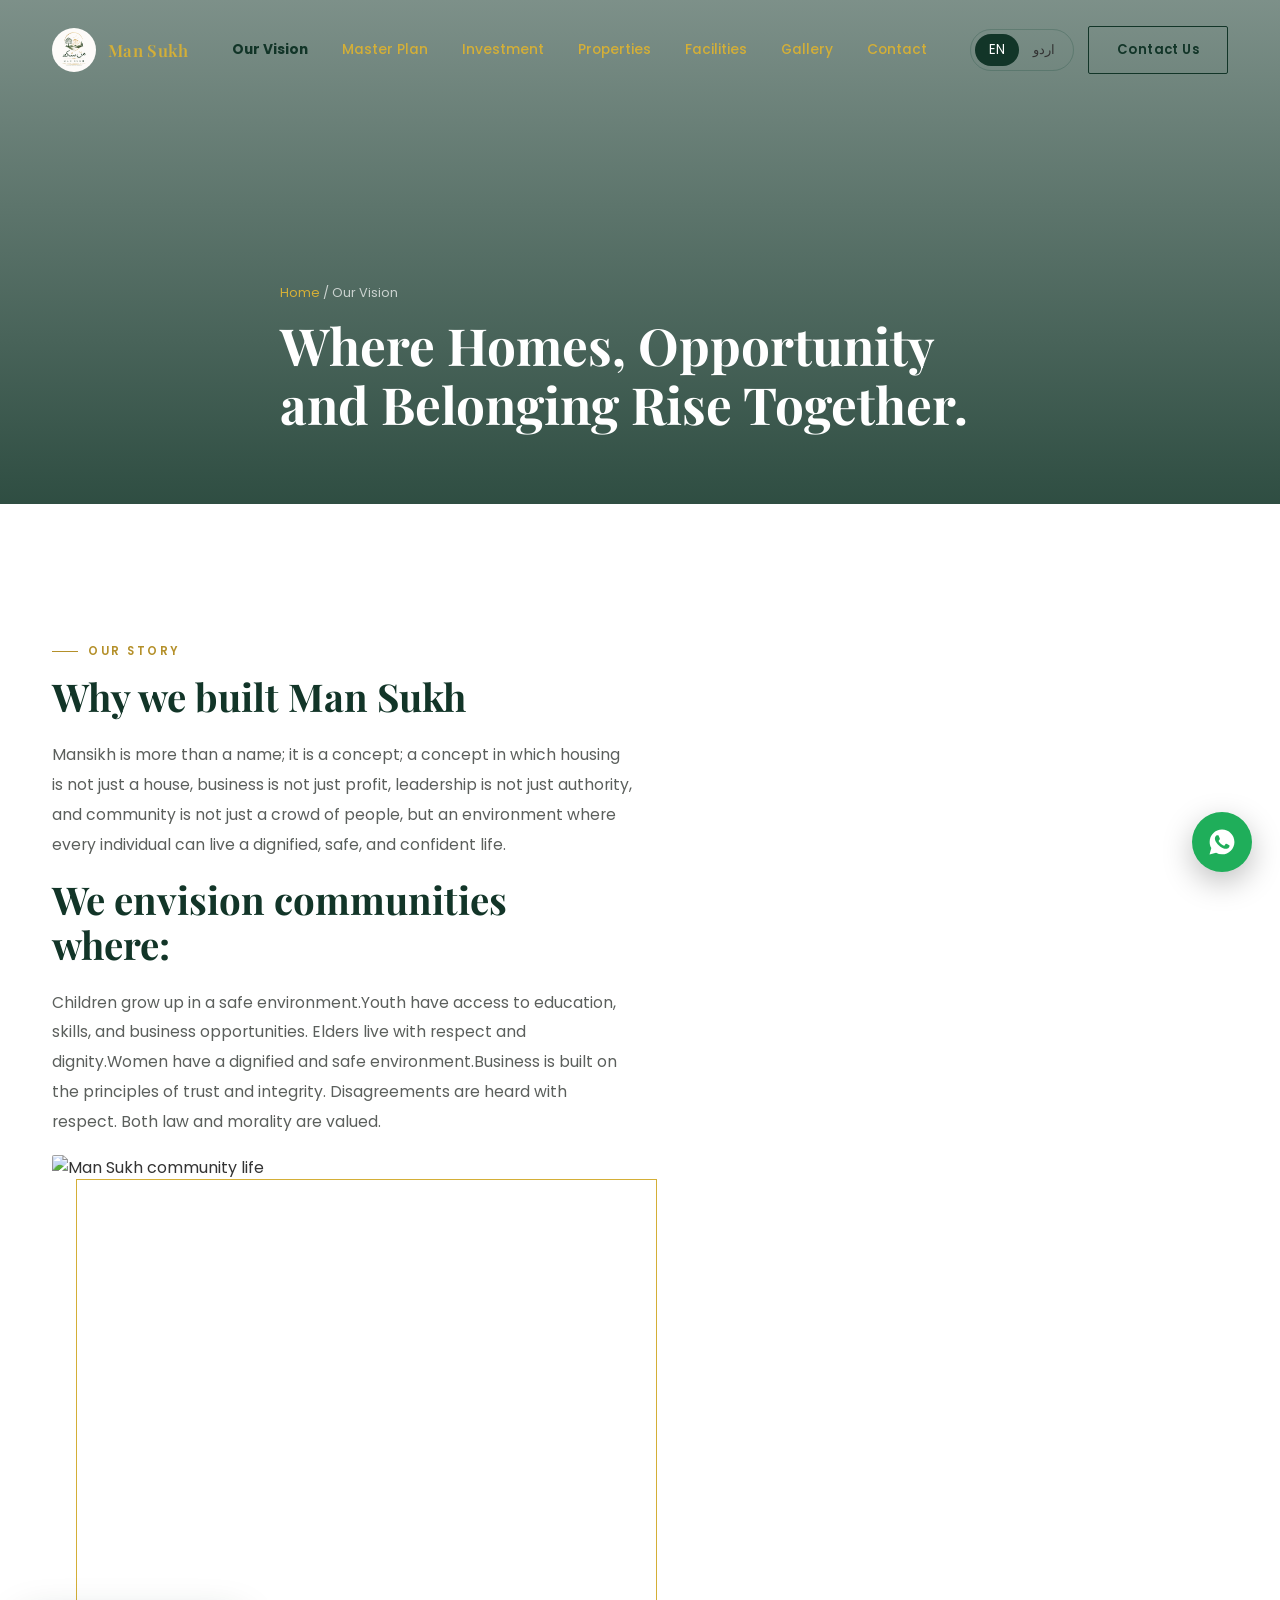
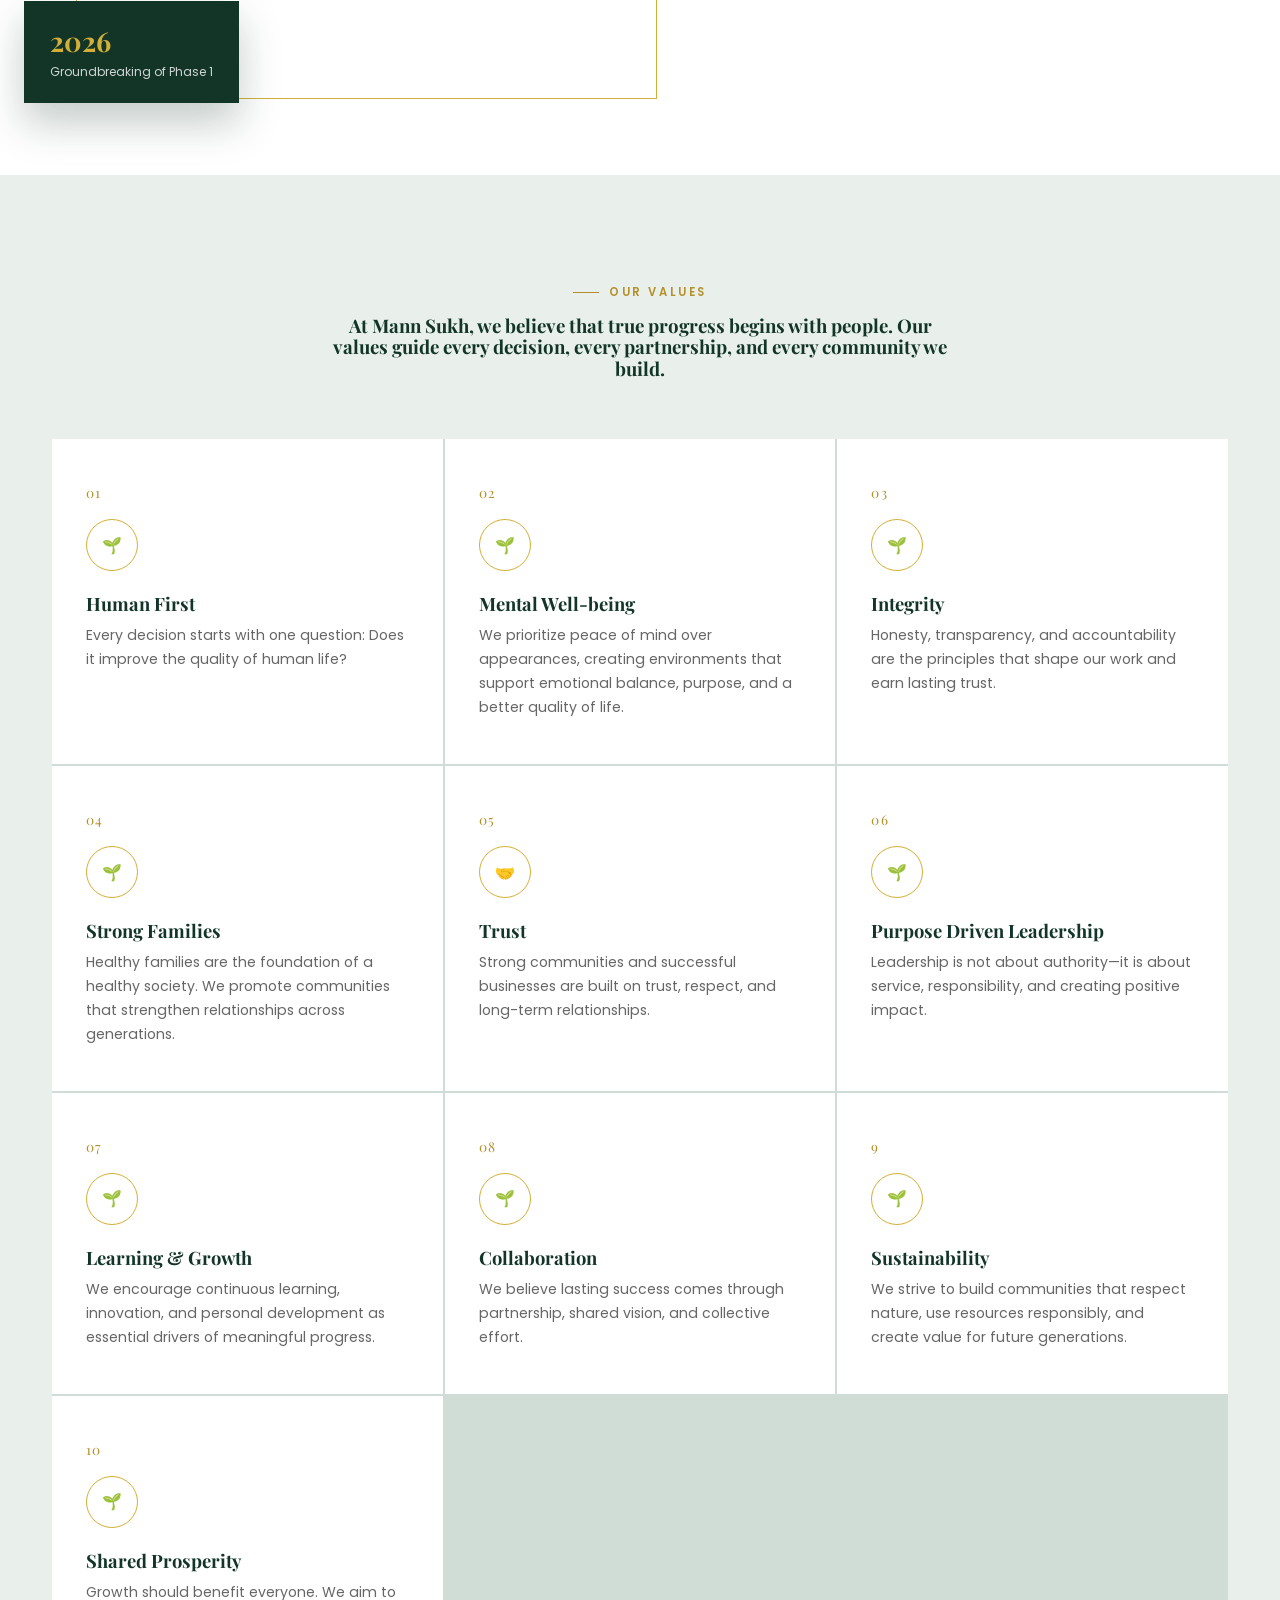
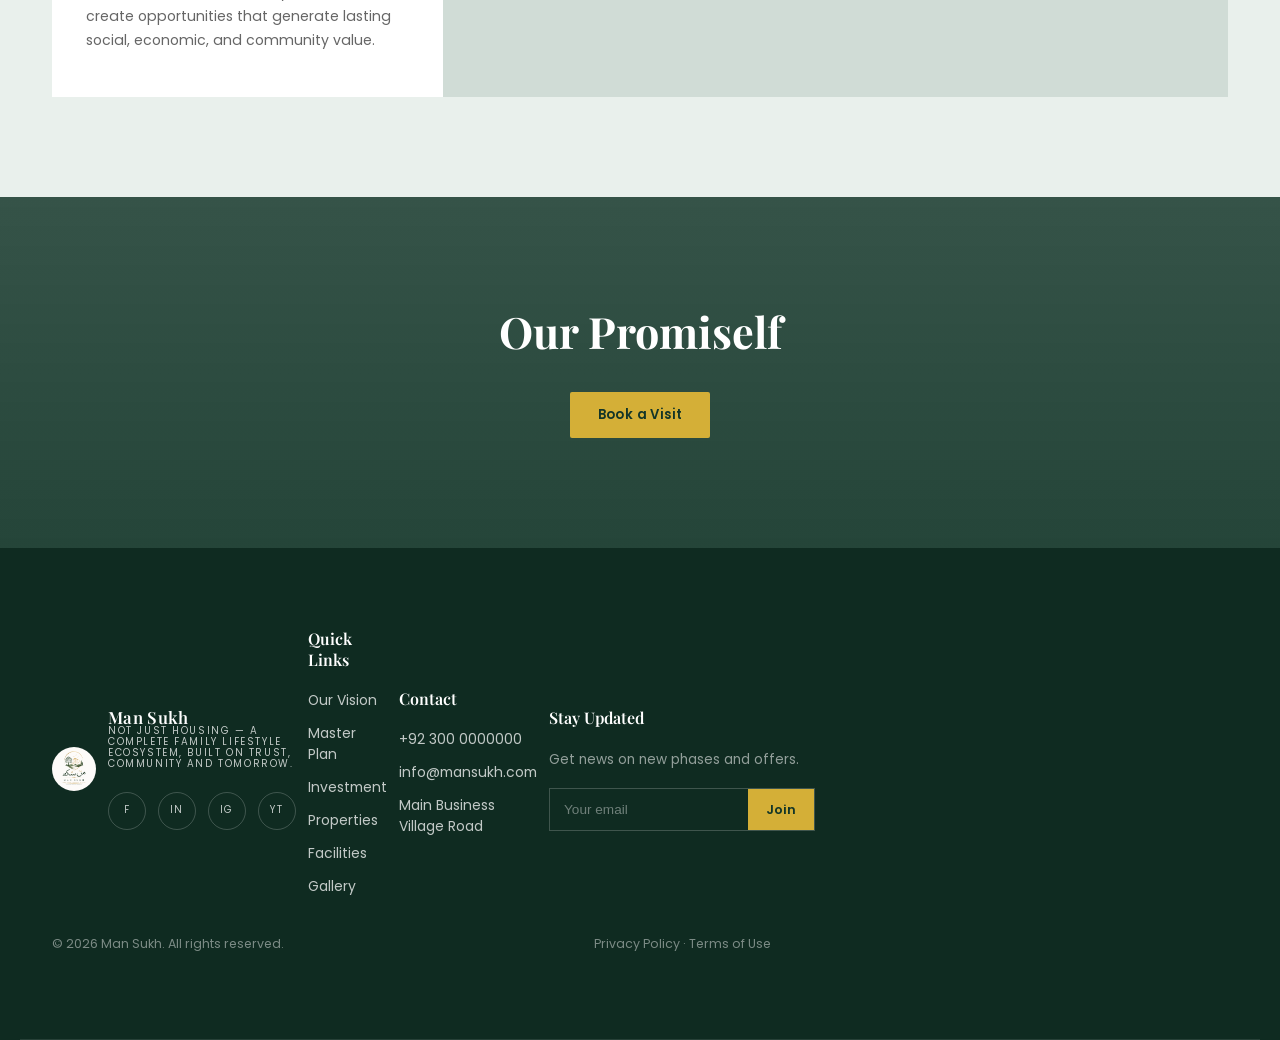
==== commit 46d3cf1c: "Fix typo in 'Our Promise' section" ====
--- a/about.html
+++ b/about.html
@@ -145,8 +145,7 @@
 <section class="cta-band">
   <div class="container reveal">
     <h2 data-en="Our Promise" data-ur="ہمارا وعدہ">Our Promiself</h2>
-    <p data-en="Everything we create is guided by a simple belief: True prosperity begins with peace of mind. When people flourish, families grow stronger, communities thrive, and society moves forward." data-ur="ہم جو کچھ بھی تخلیق کرتے ہیں اس کی رہنمائی ایک سادہ عقیدے سے ہوتی ہے:
-"حقیقی خوشحالی ذہنی سکون سے شروع ہوتی ہے۔ جب لوگ پھلتے پھولتے ہیں، خاندان مضبوط ہوتے ہیں، کمیونٹیز ترقی کرتی ہیں، اور معاشرہ آگے بڑھتا ہے۔">Everything we create is guided by a simple belief:
+    <p data-en="Everything we create is guided by a simple belief: True prosperity begins with peace of mind. When people flourish, families grow stronger, communities thrive, and society moves forward." data-ur="ہم جو کچھ بھی تخلیق کرتے ہیں اس کی رہنمائی ایک سادہ عقیدے سے ہوتی ہے: حقیقی خوشحالی ذہنی سکون سے شروع ہوتی ہے۔ جب لوگ پھلتے پھولتے ہیں، خاندان مضبوط ہوتے ہیں، کمیونٹیز ترقی کرتی ہیں، اور معاشرہ آگے بڑھتا ہے۔>Everything we create is guided by a simple belief:
 "True prosperity begins with peace of mind. When people flourish, families grow stronger, communities thrive, and society moves forward.".</p>
     <div class="ctas">
       <a href="contact.html" class="btn btn-gold" data-en="Book a Visit" data-ur="وزٹ بک کریں">Book a Visit</a>
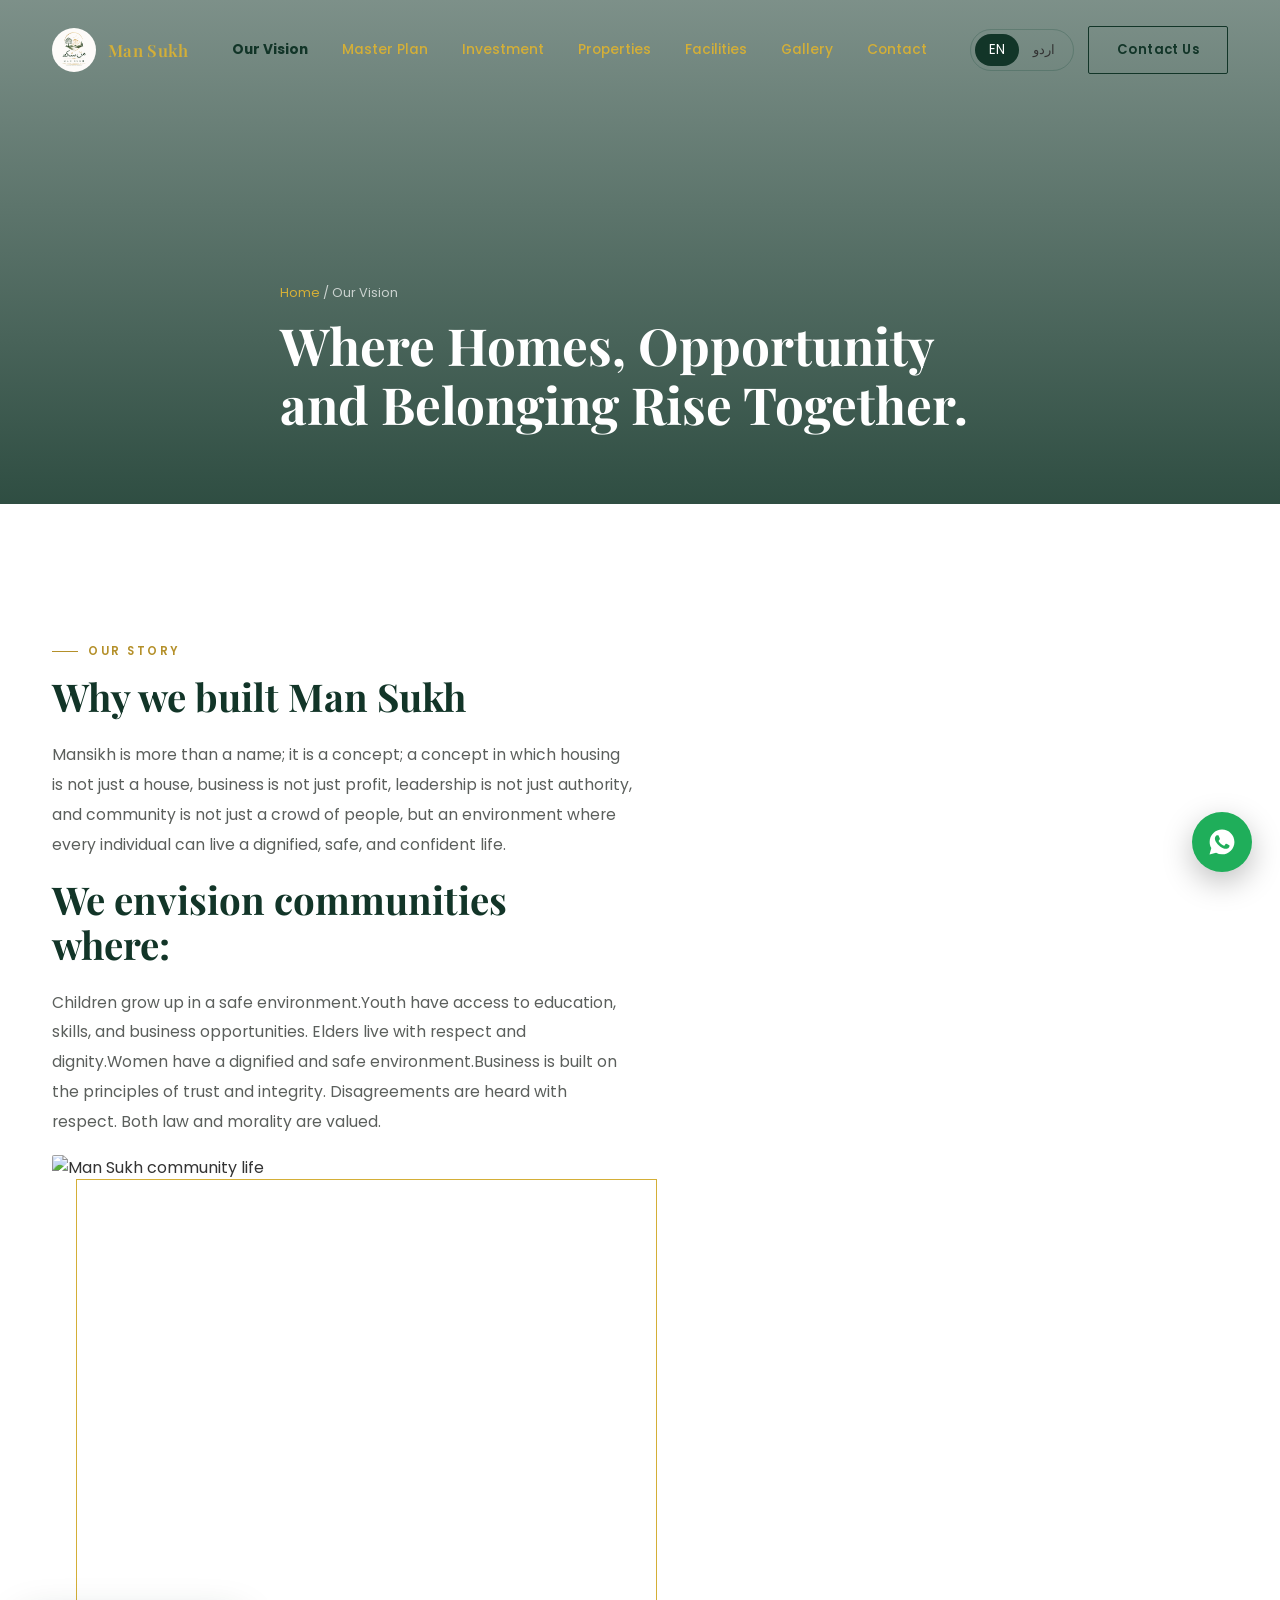
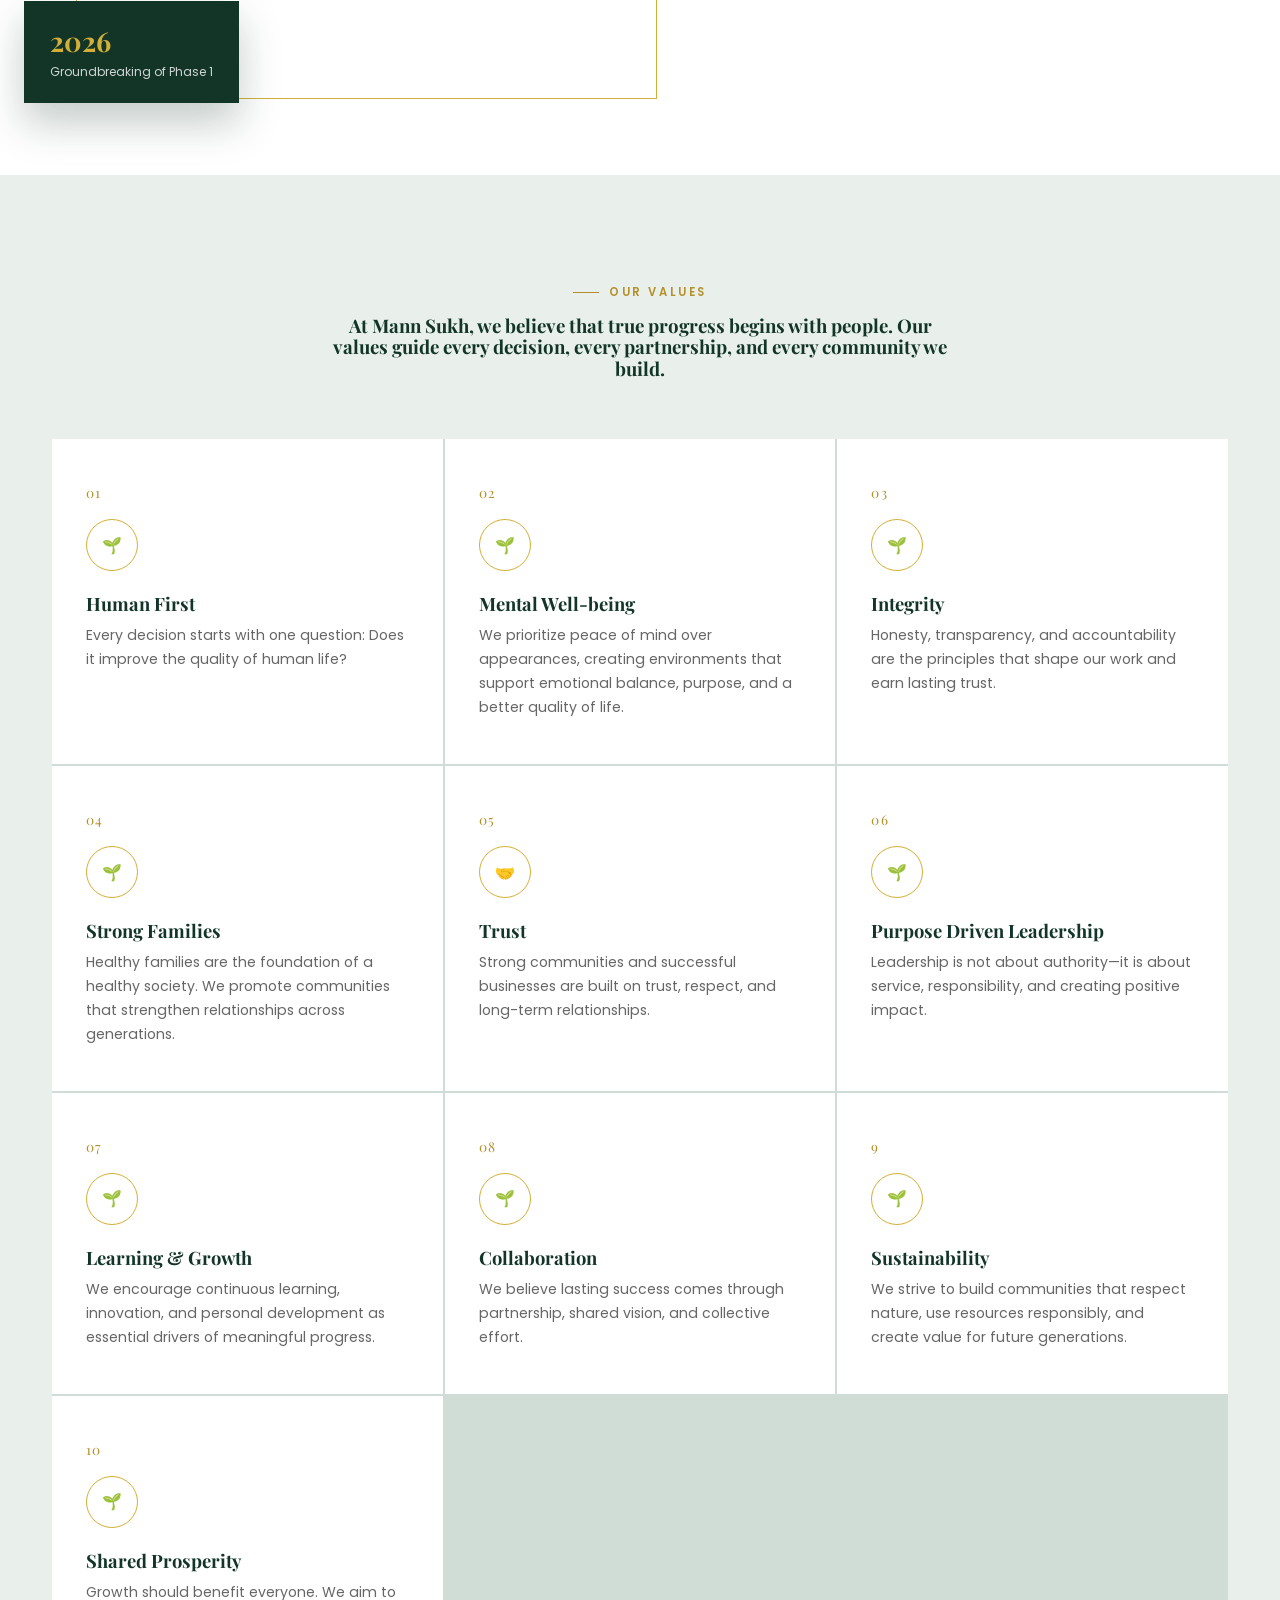
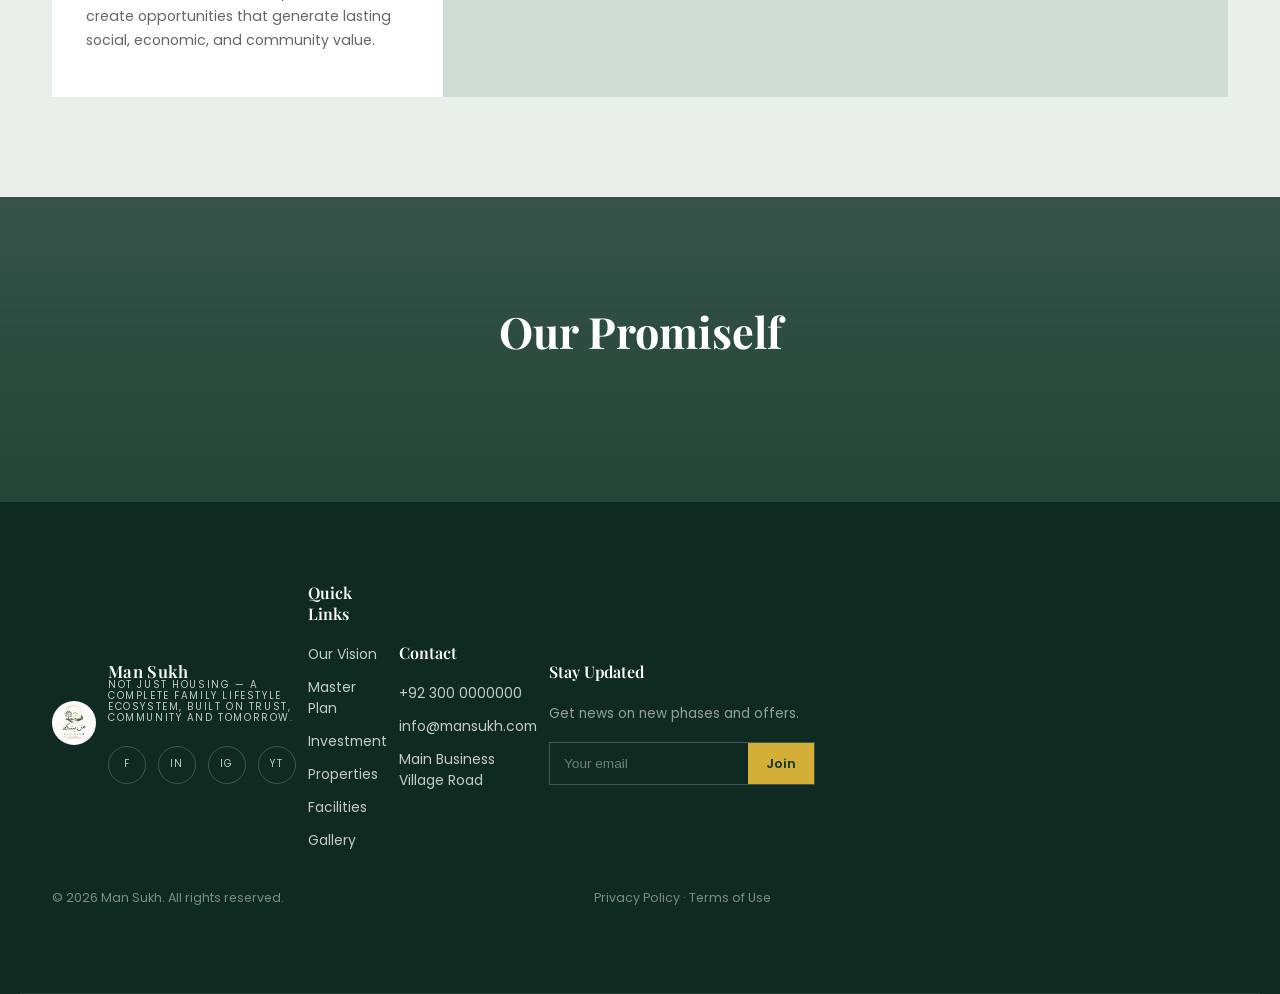
==== commit 3baa5953: "Remove booking visit button from about page Removed the call-to-action button for booking a visit." ====
--- a/about.html
+++ b/about.html
@@ -147,9 +147,7 @@
     <h2 data-en="Our Promise" data-ur="ہمارا وعدہ">Our Promiself</h2>
     <p data-en="Everything we create is guided by a simple belief: True prosperity begins with peace of mind. When people flourish, families grow stronger, communities thrive, and society moves forward." data-ur="ہم جو کچھ بھی تخلیق کرتے ہیں اس کی رہنمائی ایک سادہ عقیدے سے ہوتی ہے: حقیقی خوشحالی ذہنی سکون سے شروع ہوتی ہے۔ جب لوگ پھلتے پھولتے ہیں، خاندان مضبوط ہوتے ہیں، کمیونٹیز ترقی کرتی ہیں، اور معاشرہ آگے بڑھتا ہے۔>Everything we create is guided by a simple belief:
 "True prosperity begins with peace of mind. When people flourish, families grow stronger, communities thrive, and society moves forward.".</p>
-    <div class="ctas">
-      <a href="contact.html" class="btn btn-gold" data-en="Book a Visit" data-ur="وزٹ بک کریں">Book a Visit</a>
-    </div>
+    
   </div>
 </section>
 <footer>
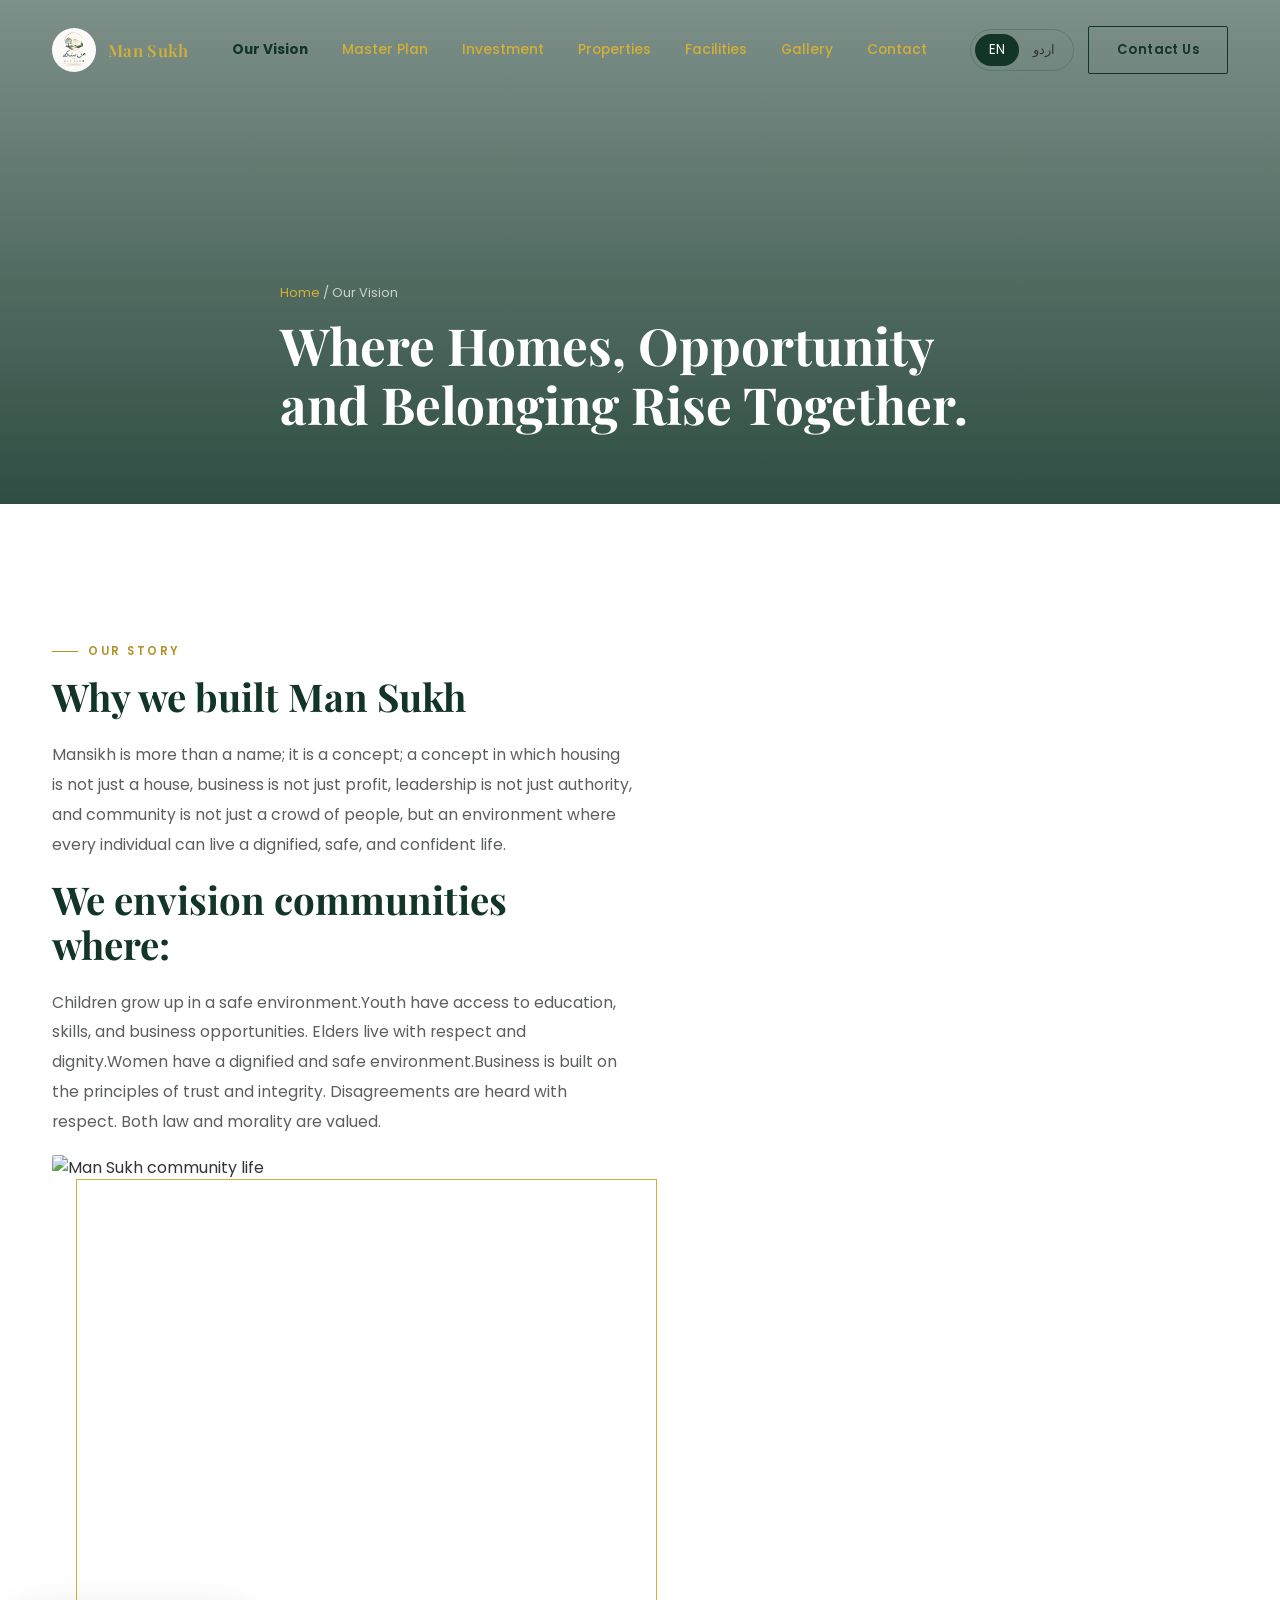
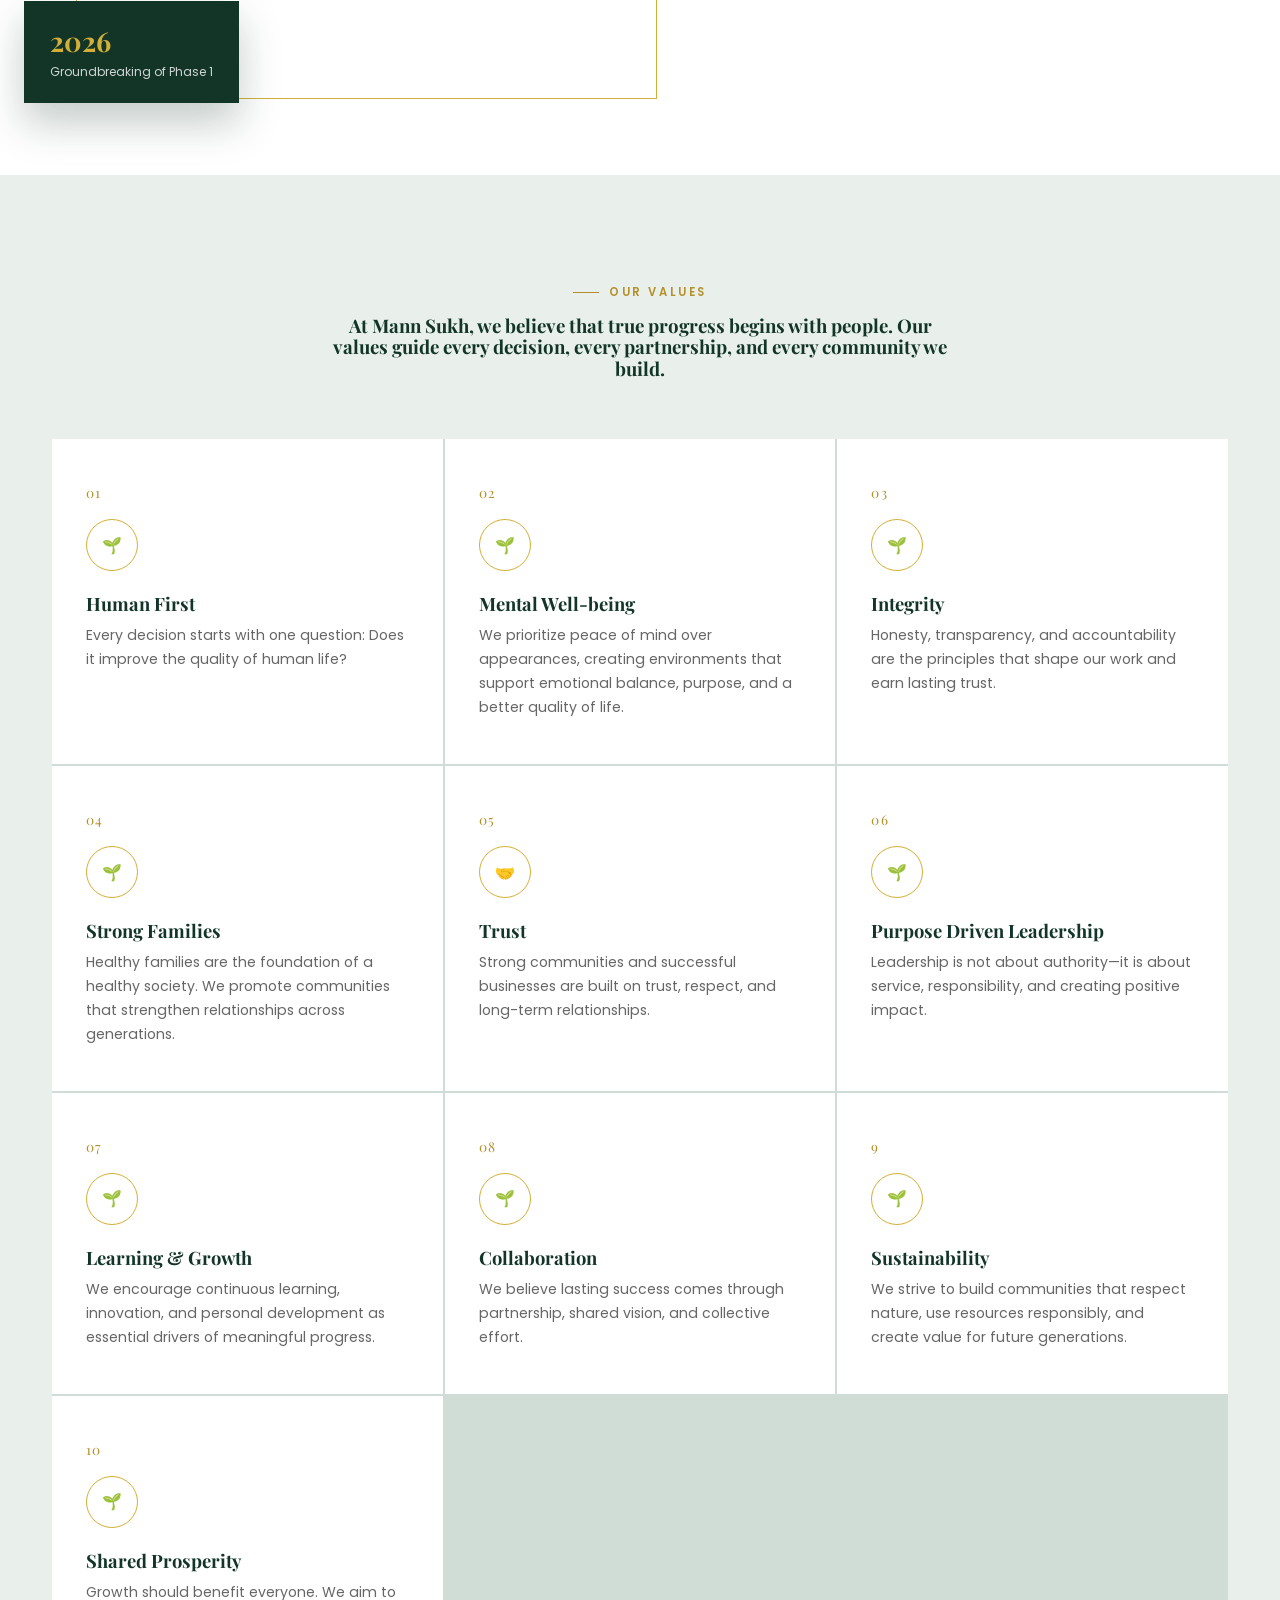
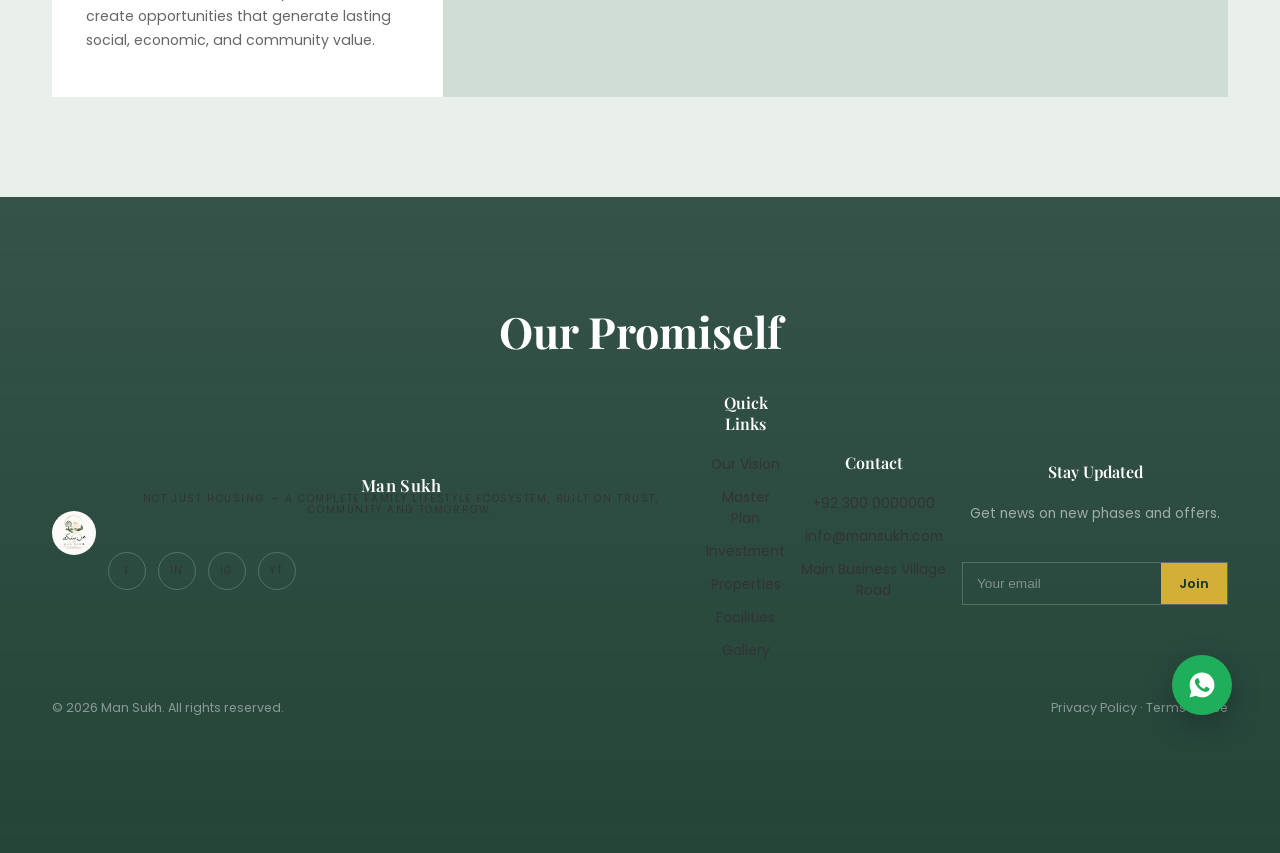
==== commit 78da0034: "Fix typo in Our Promise section text" ====
--- a/about.html
+++ b/about.html
@@ -145,9 +145,7 @@
 <section class="cta-band">
   <div class="container reveal">
     <h2 data-en="Our Promise" data-ur="ہمارا وعدہ">Our Promiself</h2>
-    <p data-en="Everything we create is guided by a simple belief: True prosperity begins with peace of mind. When people flourish, families grow stronger, communities thrive, and society moves forward." data-ur="ہم جو کچھ بھی تخلیق کرتے ہیں اس کی رہنمائی ایک سادہ عقیدے سے ہوتی ہے: حقیقی خوشحالی ذہنی سکون سے شروع ہوتی ہے۔ جب لوگ پھلتے پھولتے ہیں، خاندان مضبوط ہوتے ہیں، کمیونٹیز ترقی کرتی ہیں، اور معاشرہ آگے بڑھتا ہے۔>Everything we create is guided by a simple belief:
-"True prosperity begins with peace of mind. When people flourish, families grow stronger, communities thrive, and society moves forward.".</p>
-    
+    <p data-en="Everything we create is guided by a simple belief: True prosperity begins with peace of mind. When people flourish, families grow stronger, communities thrive, and society moves forward." data-ur="ہم جو کچھ بھی تخلیق کرتے ہیں اس کی رہنمائی ایک سادہ عقیدے سے ہوتی ہے: حقیقی خوشحالی ذہنی سکون سے شروع ہوتی ہے۔ جب لوگ پھلتے پھولتے ہیں، خاندان مضبوط ہوتے ہیں، کمیونٹیز ترقی کرتی ہیں، اور معاشرہ آگے بڑھتا ہے۔>Everything we create is guided by a simple belief: True prosperity begins with peace of mind. When people flourish, families grow stronger, communities thrive, and society moves forward.</p>
   </div>
 </section>
 <footer>
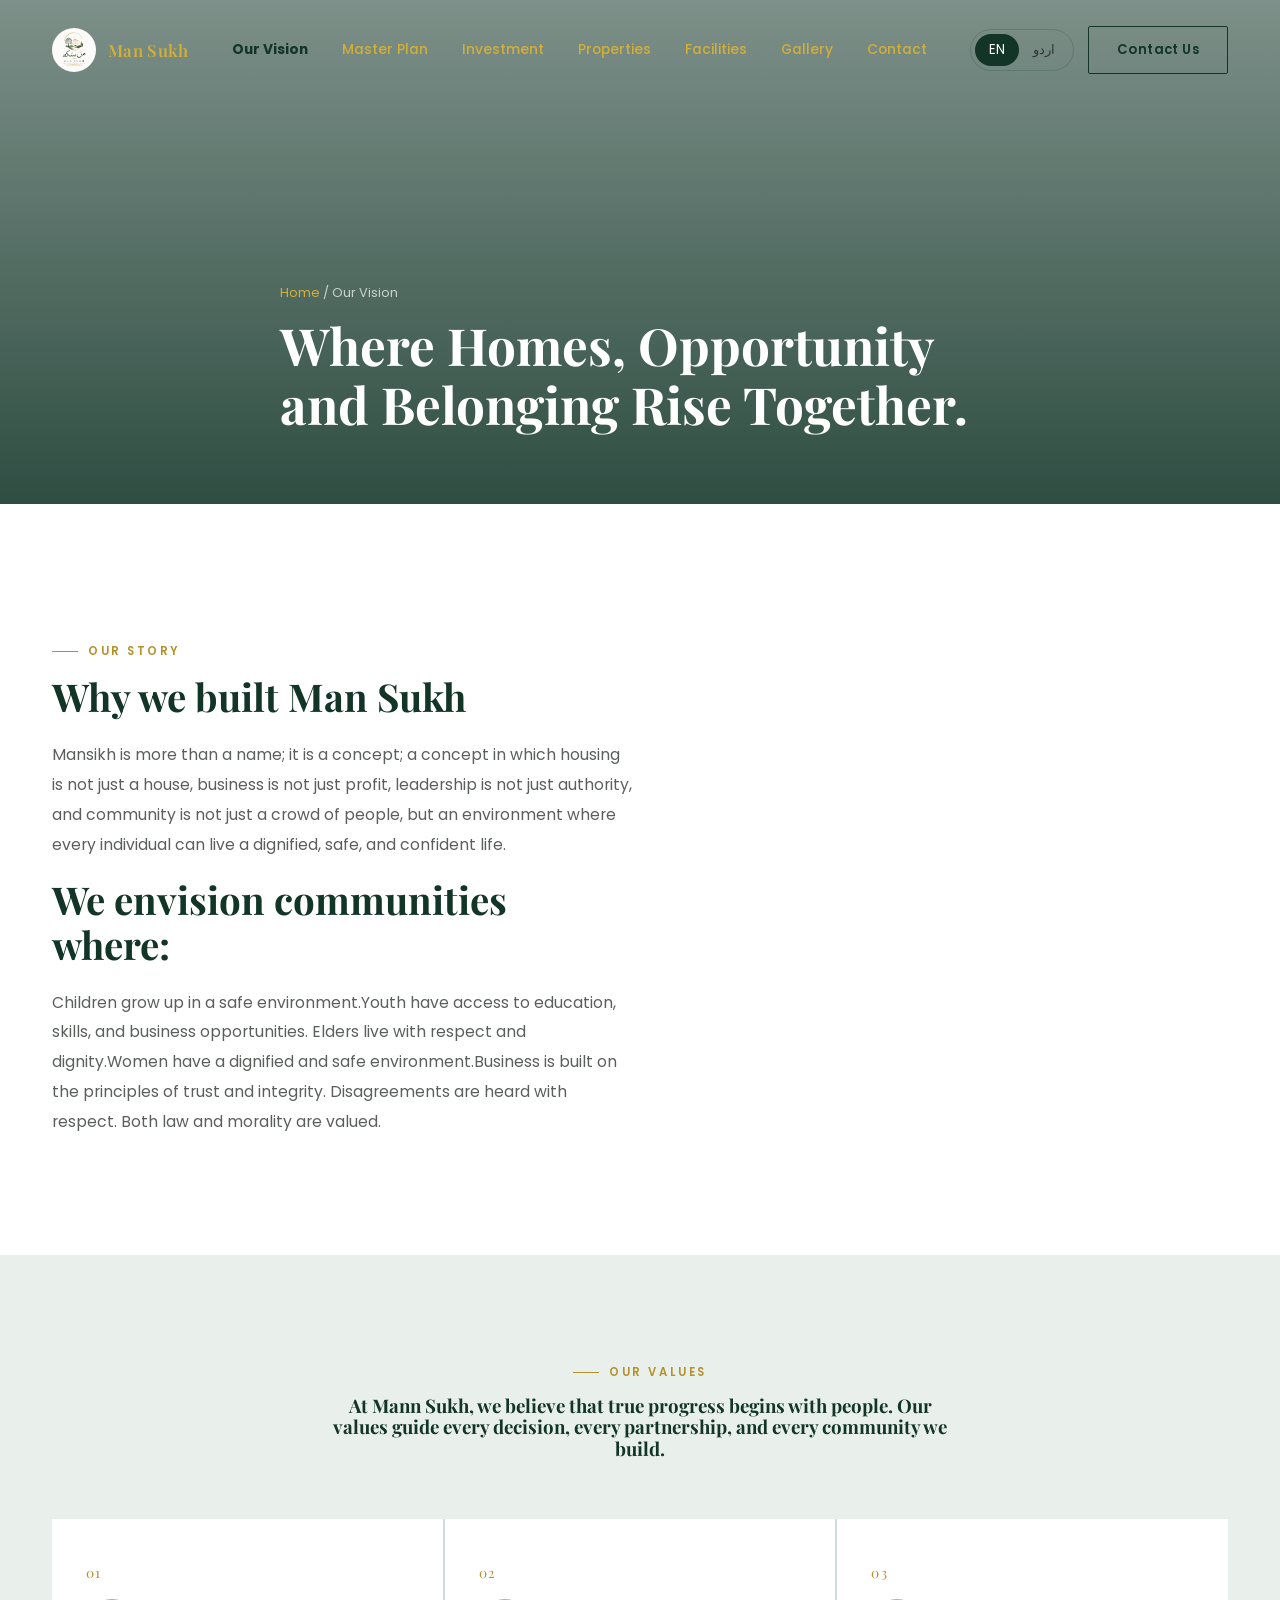
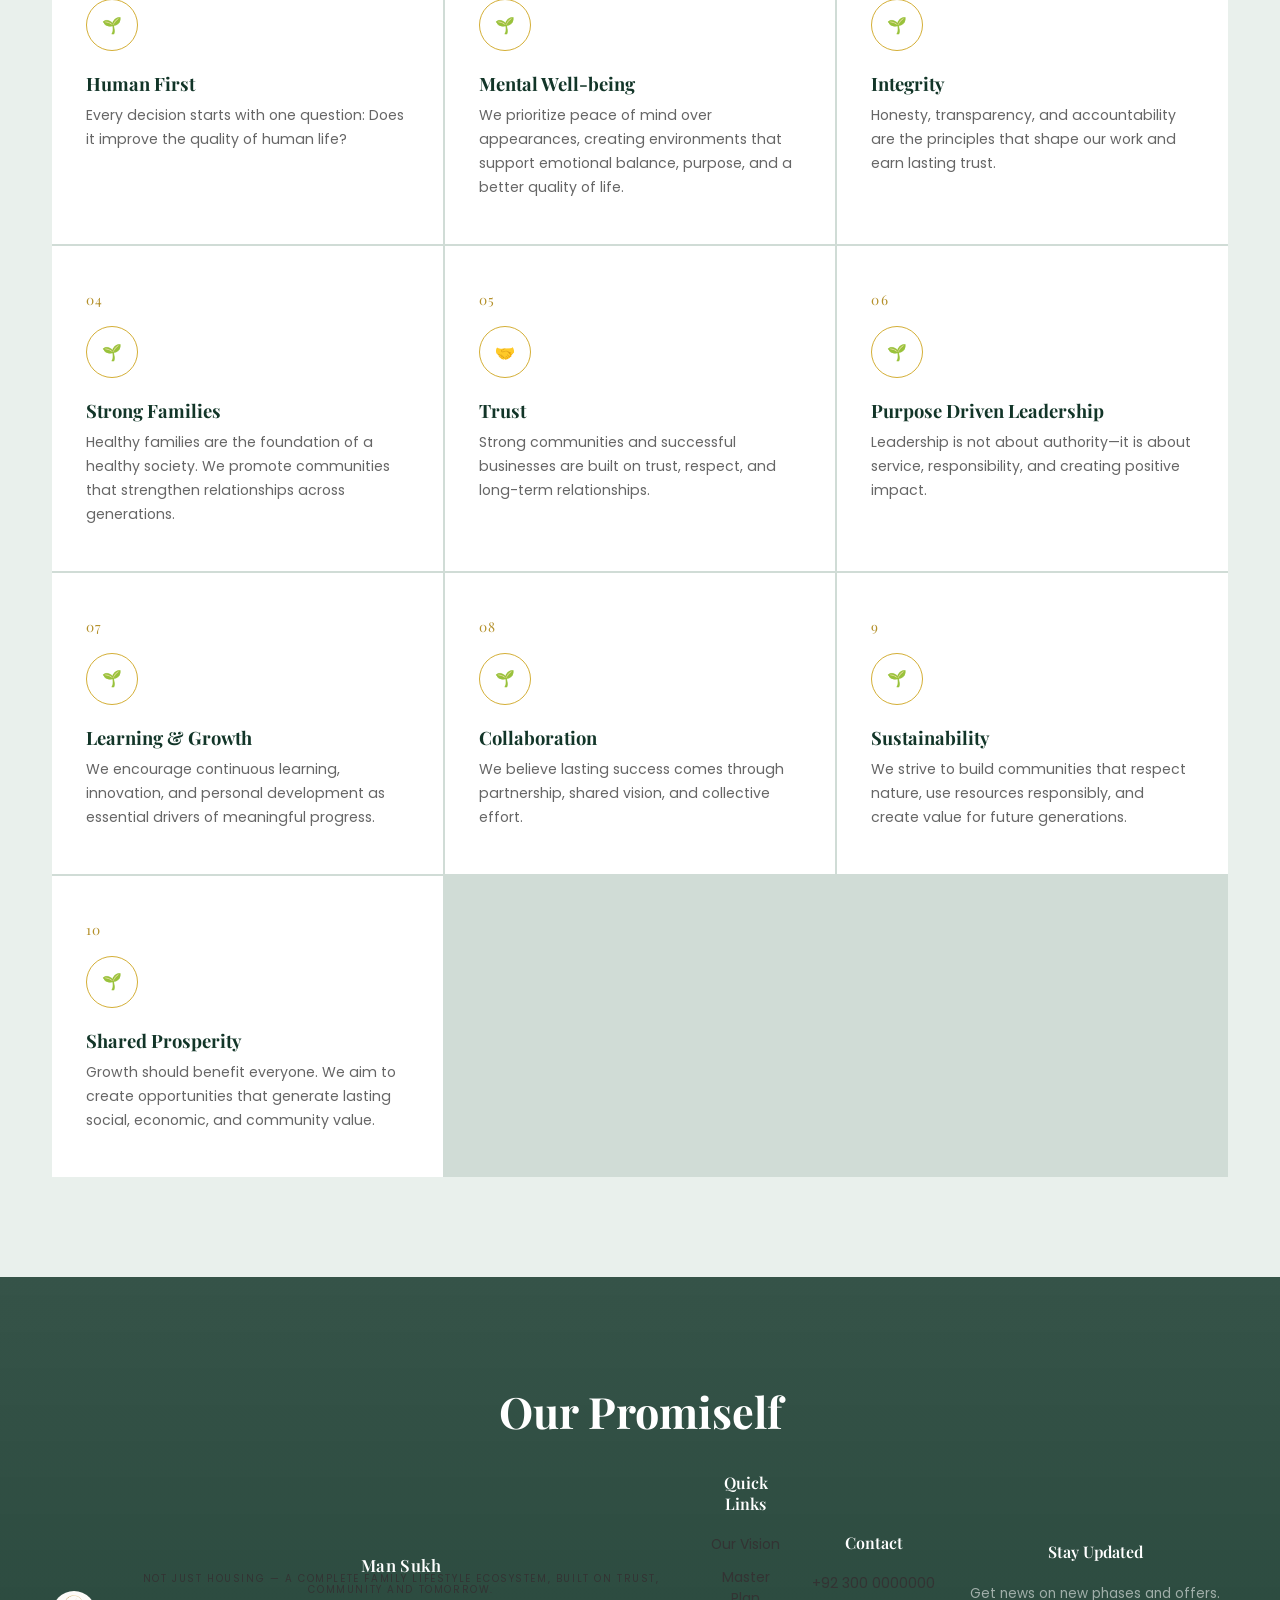
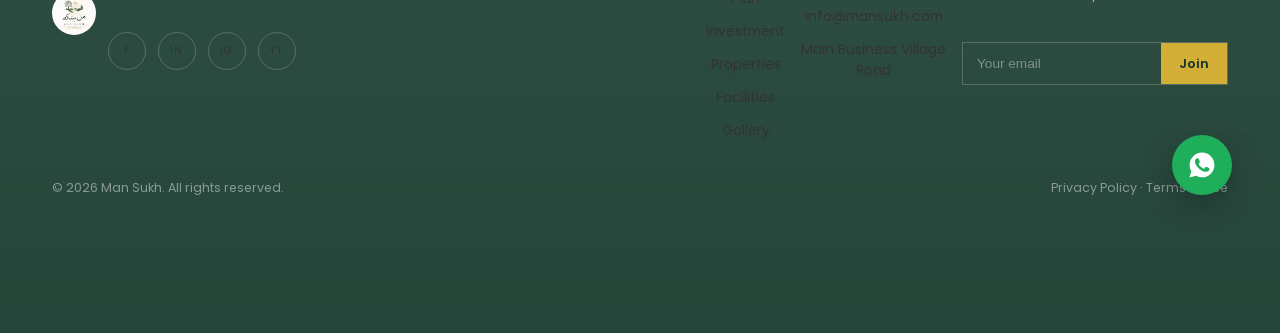
==== commit 7c15f956: "Remove media section from about.html Removed unnecessary media section from about.html." ====
--- a/about.html
+++ b/about.html
@@ -69,15 +69,7 @@
       <p data-en="Children grow up in a safe environment.Youth have access to education, skills, and business opportunities. Elders live with respect and dignity.Women have a dignified and safe environment.Business is built on the principles of trust and integrity. Disagreements are heard with respect. Both law and morality are valued." data-ur="بچے محفوظ ماحول میں پروان چڑھیں۔ نوجوانوں کو تعلیم، ہنر اور کاروبار کے مواقع ملیں۔  بزرگ عزت اور وقار کے ساتھ زندگی گزاریں۔
 خواتین کو باوقار اور محفوظ ماحول میسر ہو۔  کاروبار اعتماد اور دیانت کے اصولوں پر قائم ہوں۔ اختلاف کو احترام کے ساتھ سنا جائے۔
  قانون اور اخلاق دونوں کو اہمیت دی جائے۔۔"> Children grow up in a safe environment.Youth have access to education, skills, and business opportunities. Elders live with respect and dignity.Women have a dignified and safe environment.Business is built on the principles of trust and integrity. Disagreements are heard with respect. Both law and morality are valued.</p>
-     
-    <div class="about-media reveal">
-      <div class="frame"></div>
-      <img src="https://images.unsplash.com/photo-1600566752355-35792bedcfea?auto=format&fit=crop&w=900&q=80" alt="Man Sukh community life">
-      <div class="badge">
-        <div class="num">2026</div>
-        <div class="txt" data-en="Groundbreaking of Phase 1" data-ur="فیز ون کا آغاز">Groundbreaking of Phase 1</div>
-      </div>
-    </div>
+         </div>
   </div>
 </section>
 
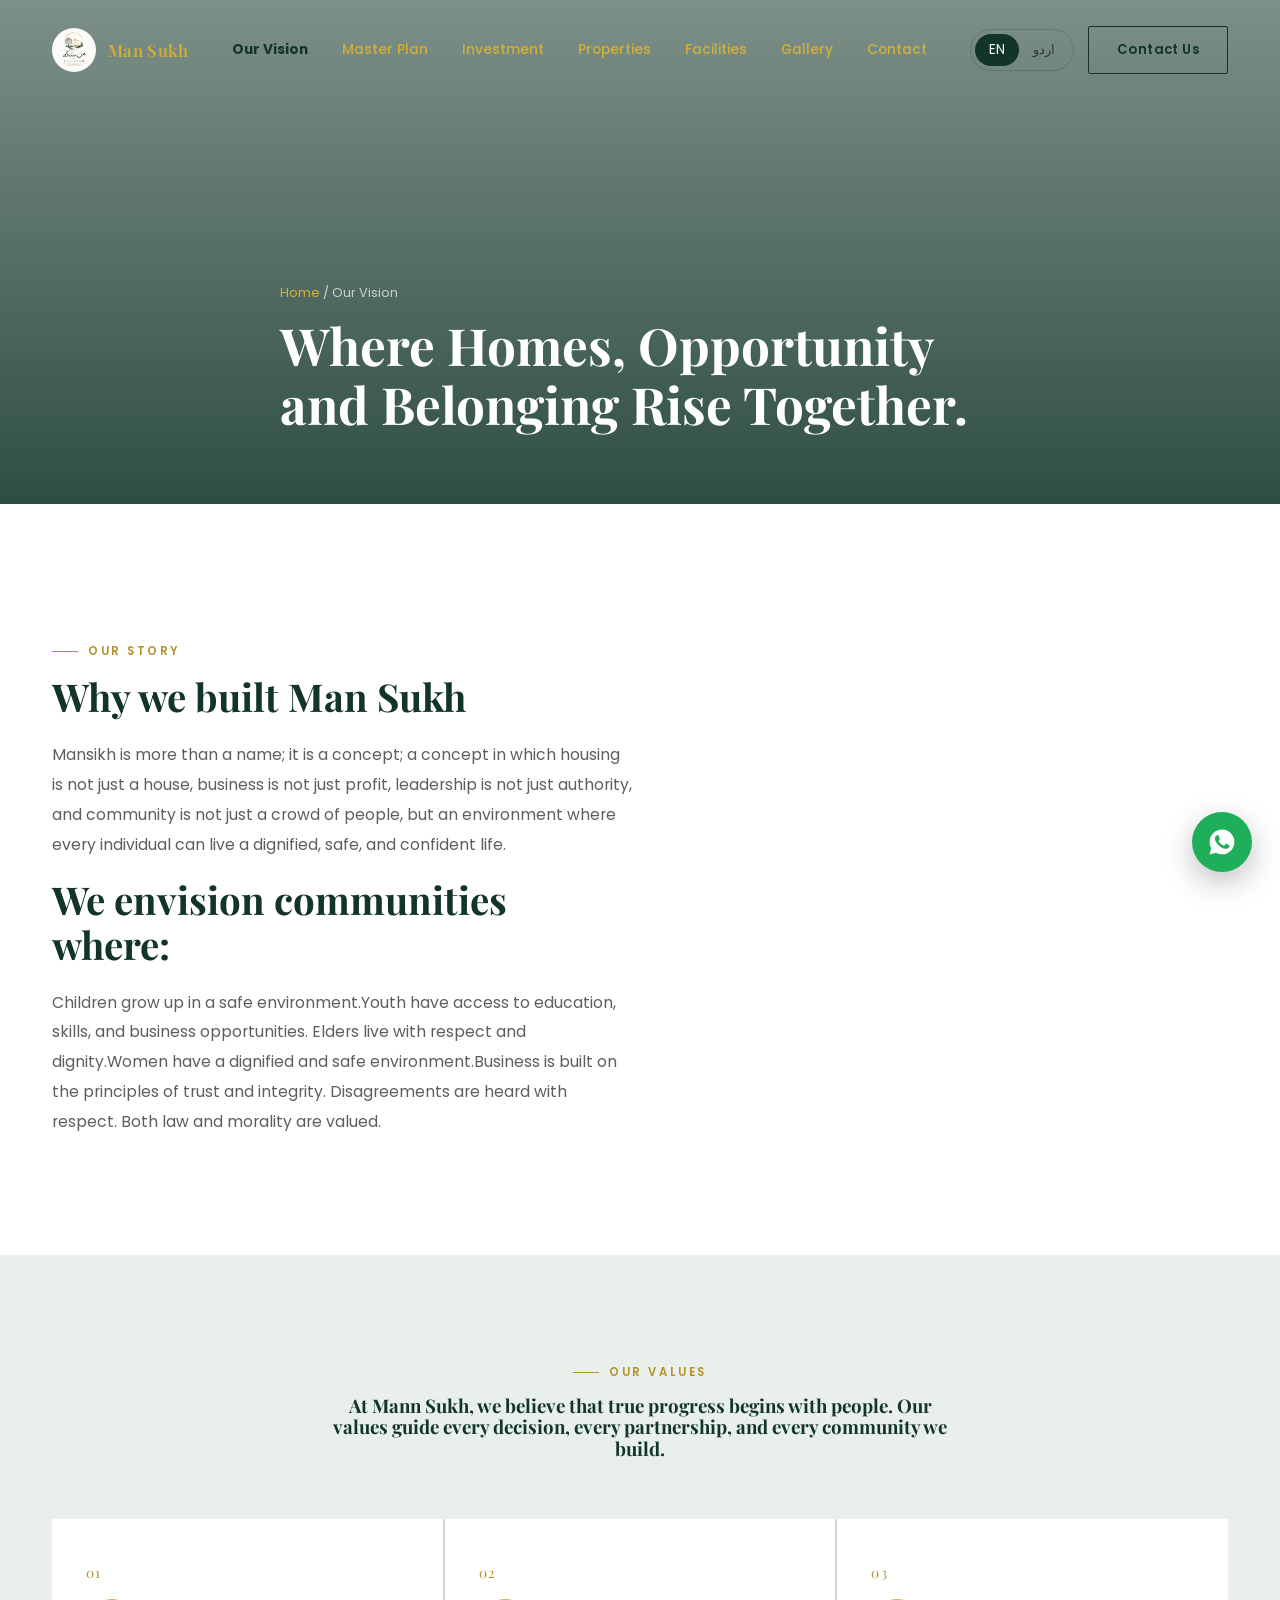
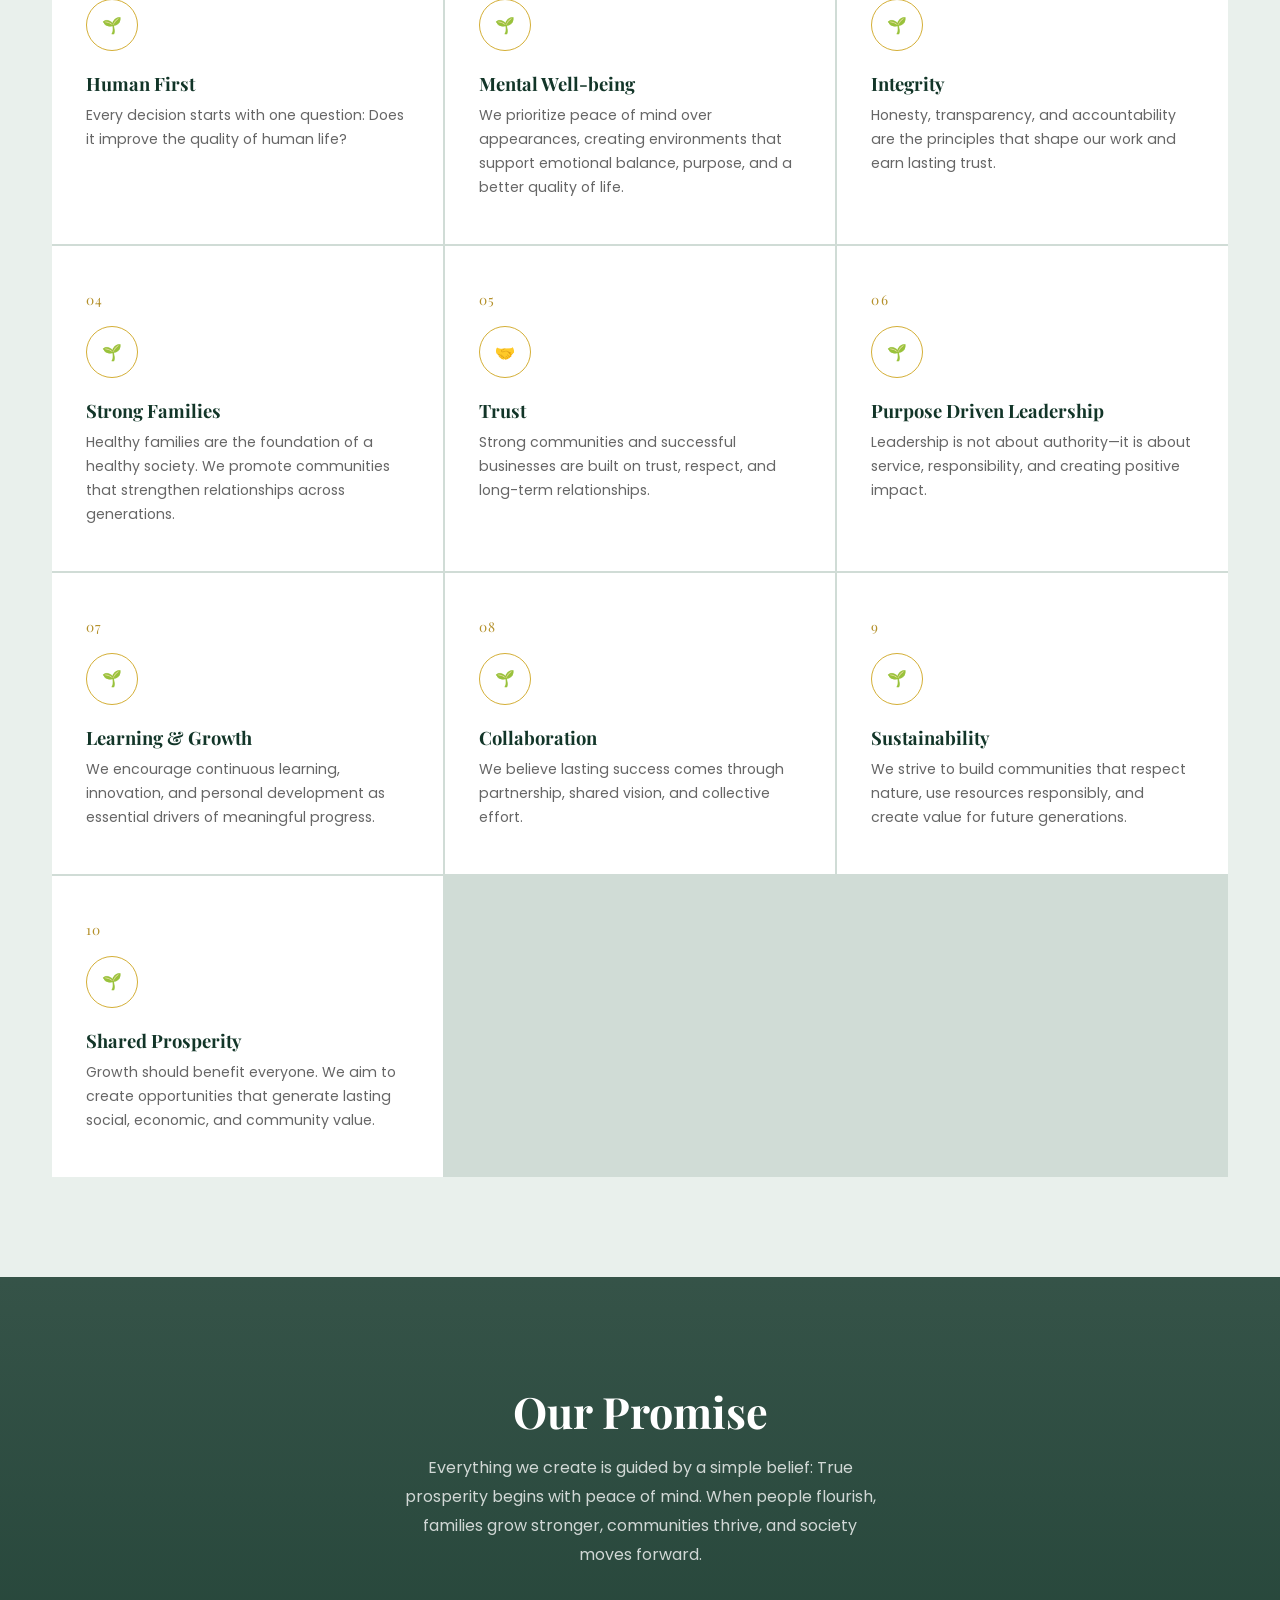
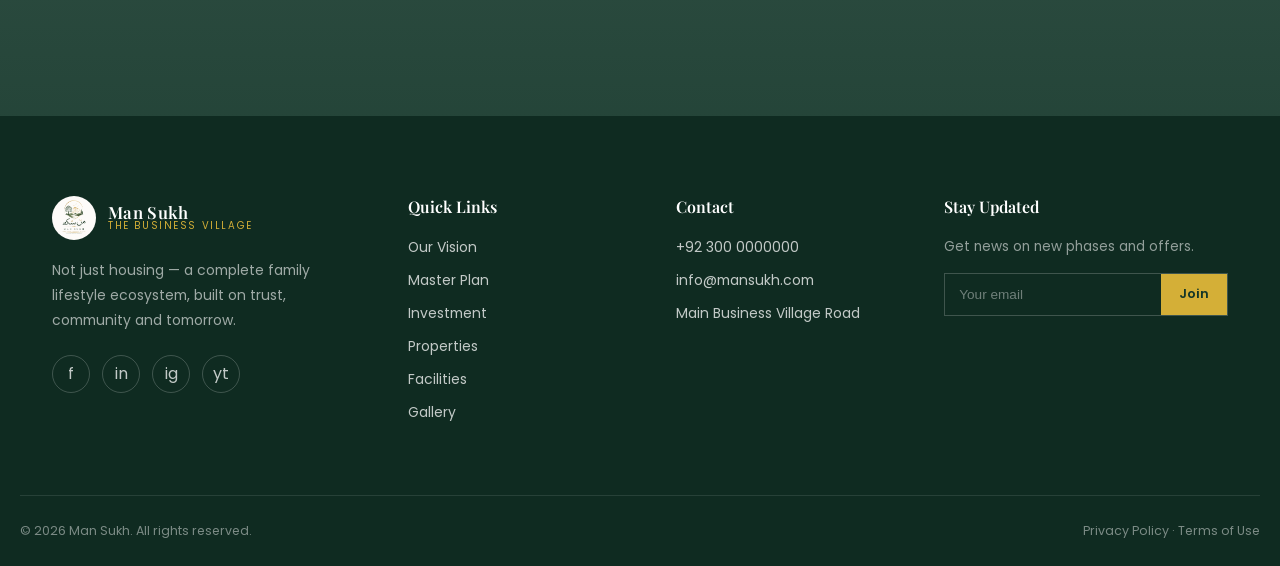
==== commit d232b312: "Fix typo in 'Our Promise' section header" ====
--- a/about.html
+++ b/about.html
@@ -136,8 +136,8 @@
 
 <section class="cta-band">
   <div class="container reveal">
-    <h2 data-en="Our Promise" data-ur="ہمارا وعدہ">Our Promiself</h2>
-    <p data-en="Everything we create is guided by a simple belief: True prosperity begins with peace of mind. When people flourish, families grow stronger, communities thrive, and society moves forward." data-ur="ہم جو کچھ بھی تخلیق کرتے ہیں اس کی رہنمائی ایک سادہ عقیدے سے ہوتی ہے: حقیقی خوشحالی ذہنی سکون سے شروع ہوتی ہے۔ جب لوگ پھلتے پھولتے ہیں، خاندان مضبوط ہوتے ہیں، کمیونٹیز ترقی کرتی ہیں، اور معاشرہ آگے بڑھتا ہے۔>Everything we create is guided by a simple belief: True prosperity begins with peace of mind. When people flourish, families grow stronger, communities thrive, and society moves forward.</p>
+   <h2 data-en="Our Promise" data-ur="ہمارا وعدہ">Our Promise</h2>
+    <p data-en="Everything we create is guided by a simple belief: True prosperity begins with peace of mind. When people flourish, families grow stronger, communities thrive, and society moves forward." data-ur="ہم جو کچھ بھی تخلیق کرتے ہیں اس کی رہنمائی ایک سادہ عقیدے سے ہوتی ہے: حقیقی خوشحالی ذہنی سکون سے شروع ہوتی ہے۔ جب لوگ پھلتے پھولتے ہیں، خاندان مضبوط ہوتے ہیں، کمیونٹیز ترقی کرتی ہیں، اور معاشرہ آگے بڑھتا ہے۔ " > Everything we create is guided by a simple belief: True prosperity begins with peace of mind. When people flourish, families grow stronger, communities thrive, and society moves forward.</p>
   </div>
 </section>
 <footer>
@@ -145,7 +145,7 @@
     <div class="foot-brand">
       <div class="logo">
         <img src="assets/logo.png" alt="logo" style="width:44px;height:44px;border-radius:50%;object-fit:cover;">
-        <div class="logo-text"><span class="en" data-en="Man Sukh" data-ur="من سکھ">Man Sukh</span><span class="sub" style="color:var(--gold) </span></div>
+        <div class="logo-text"><span class="en" data-en="Man Sukh" data-ur="من سکھ">Man Sukh</span><span class="sub" style="color:var(--gold);" data-en="The Business Village" data-ur="دی بزنس ولیج">The Business Village</span></div>
       </div>
       <p data-en="Not just housing — a complete family lifestyle ecosystem, built on trust, community and tomorrow." data-ur="محض رہائش نہیں — اعتماد، برادری اور کل پر تعمیر ایک مکمل خاندانی طرزِ زندگی کا نظام۔">Not just housing — a complete family lifestyle ecosystem, built on trust, community and tomorrow.</p>
       <div class="foot-social">
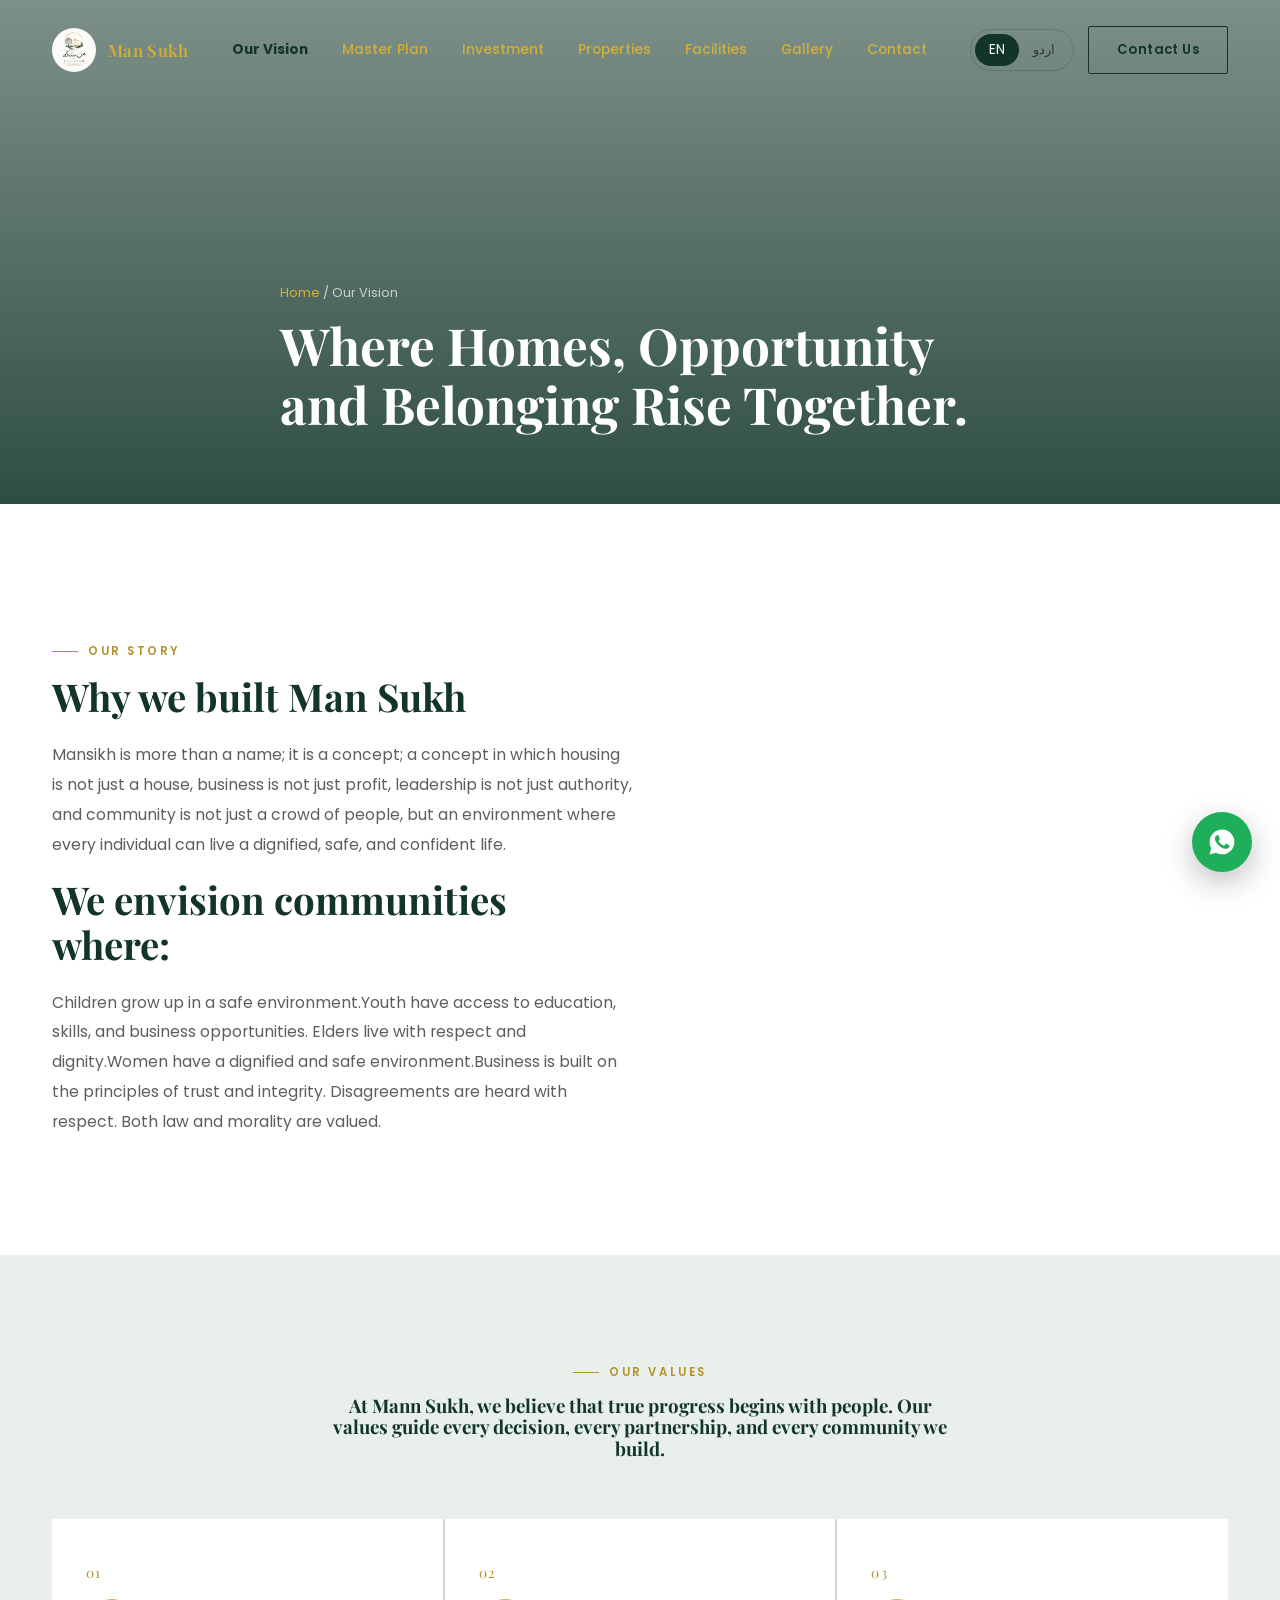
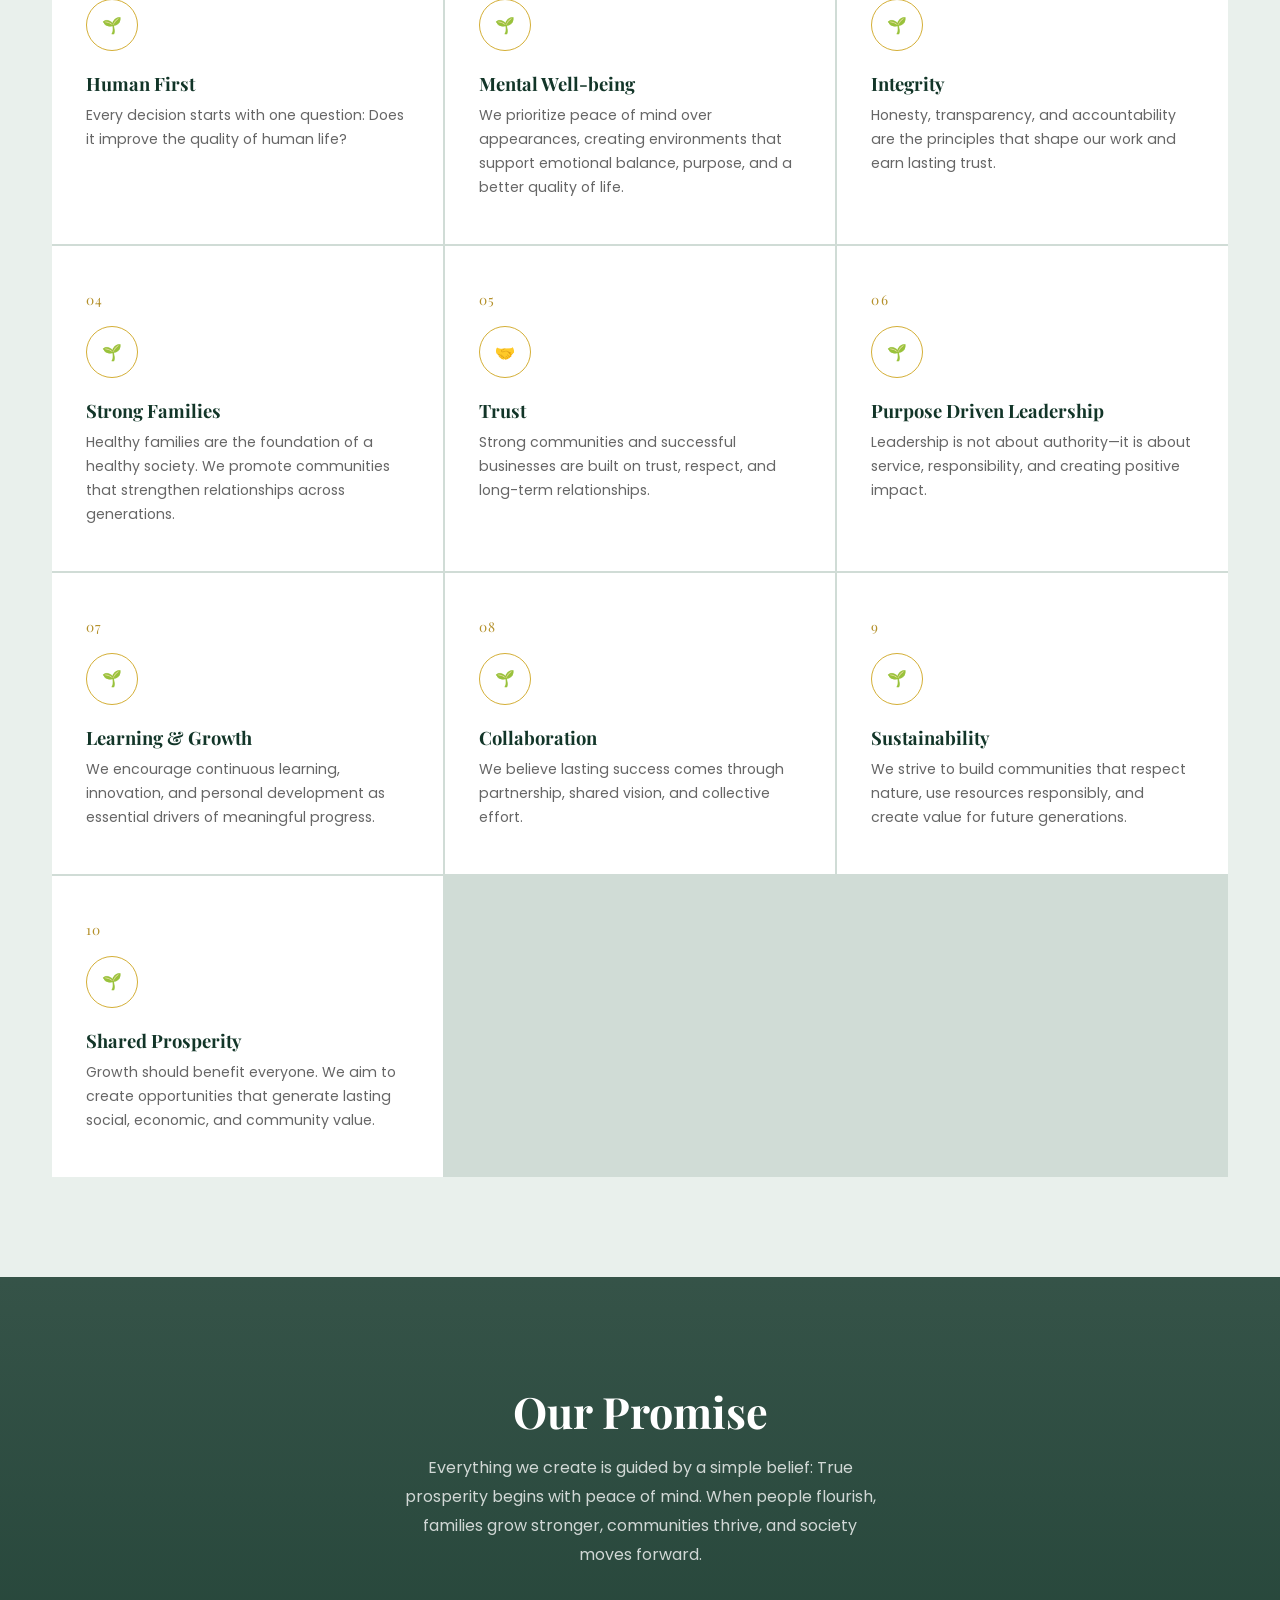
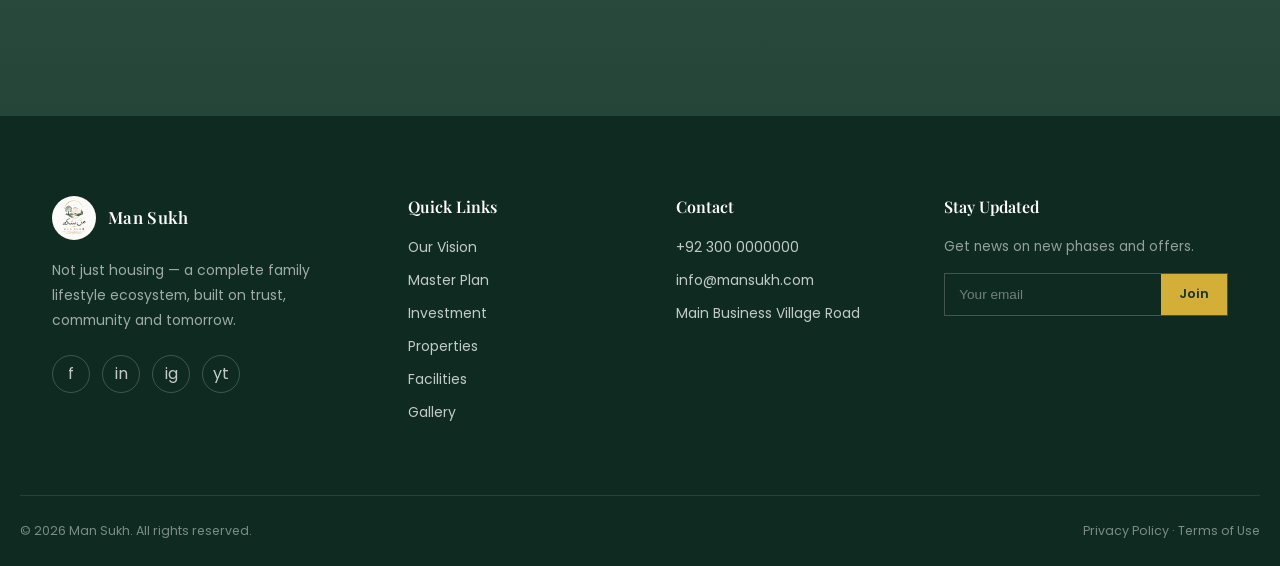
==== commit d0e044c0: "Update logo section in about.html Removed the subtitle from the logo section." ====
--- a/about.html
+++ b/about.html
@@ -145,7 +145,7 @@
     <div class="foot-brand">
       <div class="logo">
         <img src="assets/logo.png" alt="logo" style="width:44px;height:44px;border-radius:50%;object-fit:cover;">
-        <div class="logo-text"><span class="en" data-en="Man Sukh" data-ur="من سکھ">Man Sukh</span><span class="sub" style="color:var(--gold);" data-en="The Business Village" data-ur="دی بزنس ولیج">The Business Village</span></div>
+        <div class="logo-text"><span class="en" data-en="Man Sukh" data-ur="من سکھ">Man Sukh</span> </div>
       </div>
       <p data-en="Not just housing — a complete family lifestyle ecosystem, built on trust, community and tomorrow." data-ur="محض رہائش نہیں — اعتماد، برادری اور کل پر تعمیر ایک مکمل خاندانی طرزِ زندگی کا نظام۔">Not just housing — a complete family lifestyle ecosystem, built on trust, community and tomorrow.</p>
       <div class="foot-social">
